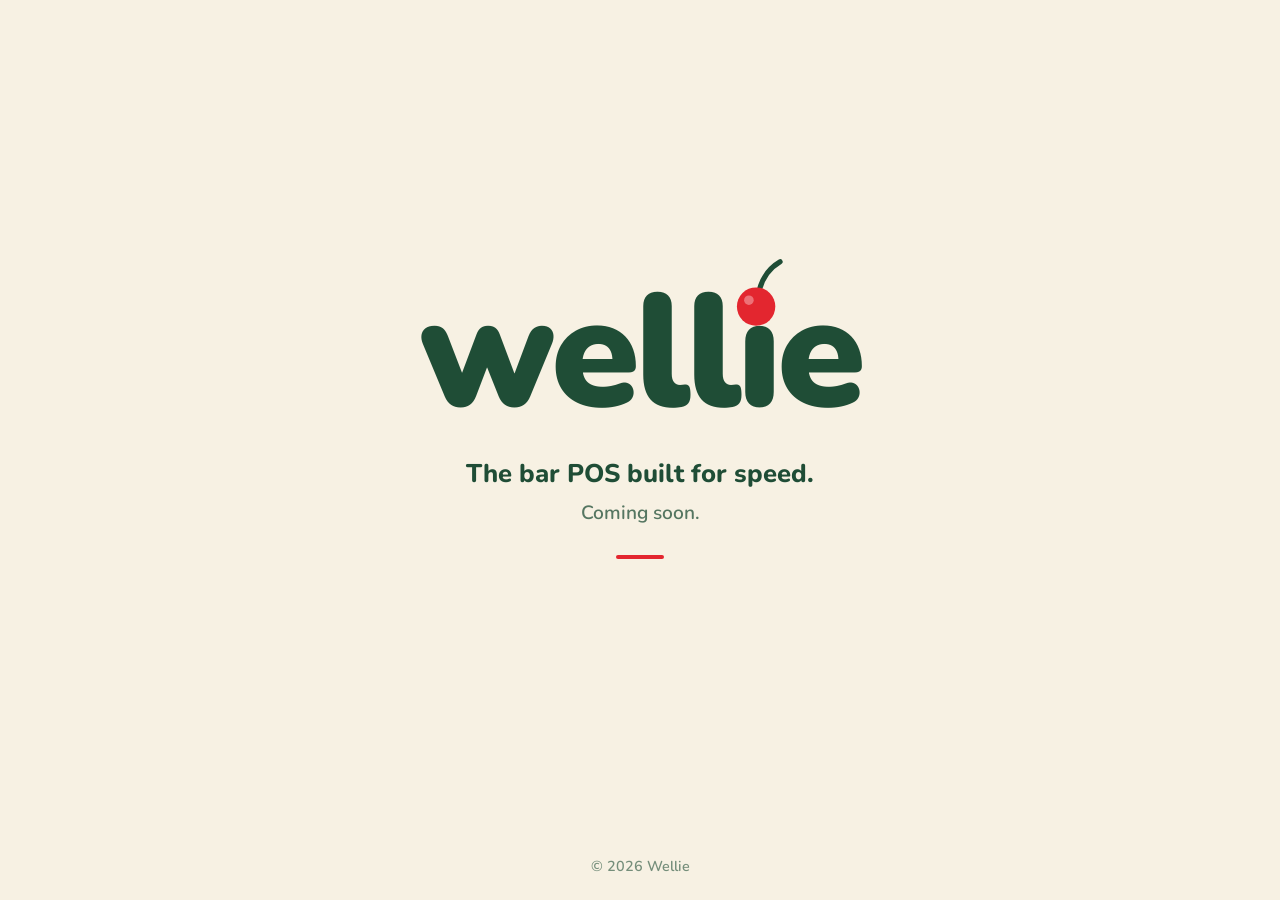
==== index.html @ c7c7ddba "Wellie placeholder site" ====
<!doctype html>
<html lang="en">
<head>
<meta charset="utf-8">
<meta name="viewport" content="width=device-width, initial-scale=1">
<title>Wellie — The bar POS built for speed</title>
<meta name="description" content="Wellie is a fast iPad point-of-sale for hotel bars, restaurants, and nightlife. Coming soon.">
<meta name="theme-color" content="#F7F1E3">
<link rel="icon" href="favicon.svg" type="image/svg+xml">
<style>
@font-face{font-family:"Nunito";src:url("nunito.woff2") format("woff2");font-weight:200 1000;font-display:swap}
:root{--green:#1F4D36;--cherry:#E3262F;--cream:#F7F1E3}
*{box-sizing:border-box;margin:0;padding:0}
html,body{height:100%}
body{background:var(--cream);color:var(--green);font-family:"Nunito",ui-rounded,"SF Pro Rounded","Quicksand",system-ui,-apple-system,"Segoe UI",sans-serif;display:flex;flex-direction:column;min-height:100vh;min-height:100dvh;-webkit-font-smoothing:antialiased}
main{flex:1;display:flex;flex-direction:column;align-items:center;justify-content:center;text-align:center;padding:2rem 1.5rem}
h1{font-weight:900;font-size:clamp(4.5rem,18vw,10rem);line-height:1;letter-spacing:-.03em}
.i{position:relative;display:inline-block}
.cherry{position:absolute;left:50%;top:-.1em;width:.36em;height:.46em;transform:translateX(-46%);overflow:visible}
.tag{margin-top:1.4rem;font-size:clamp(1.15rem,3.6vw,1.6rem);font-weight:800}
.soon{margin-top:.6rem;font-size:clamp(1rem,3vw,1.2rem);font-weight:600;opacity:.75}
.rule{width:3rem;height:4px;border-radius:2px;background:var(--cherry);margin:1.8rem auto 0}
footer{text-align:center;padding:1.5rem;font-size:.9rem;font-weight:600;opacity:.6}
.sr{position:absolute;width:1px;height:1px;overflow:hidden;clip:rect(0 0 0 0)}
</style>
</head>
<body>
<main>
  <h1><span class="sr">wellie</span><span aria-hidden="true">well<span class="i">ı<svg class="cherry" viewBox="0 0 36 46" aria-hidden="true"><path d="M17 26 Q19 10 31 3" fill="none" stroke="#1F4D36" stroke-width="3.2" stroke-linecap="round"/><circle cx="16" cy="31" r="12" fill="#E3262F"/><circle cx="11.5" cy="27" r="3" fill="#fff" opacity=".35"/></svg></span>e</span></h1>
  <p class="tag">The bar POS built for speed.</p>
  <p class="soon">Coming soon.</p>
  <div class="rule"></div>
</main>
<footer>© 2026 Wellie</footer>
</body>
</html>
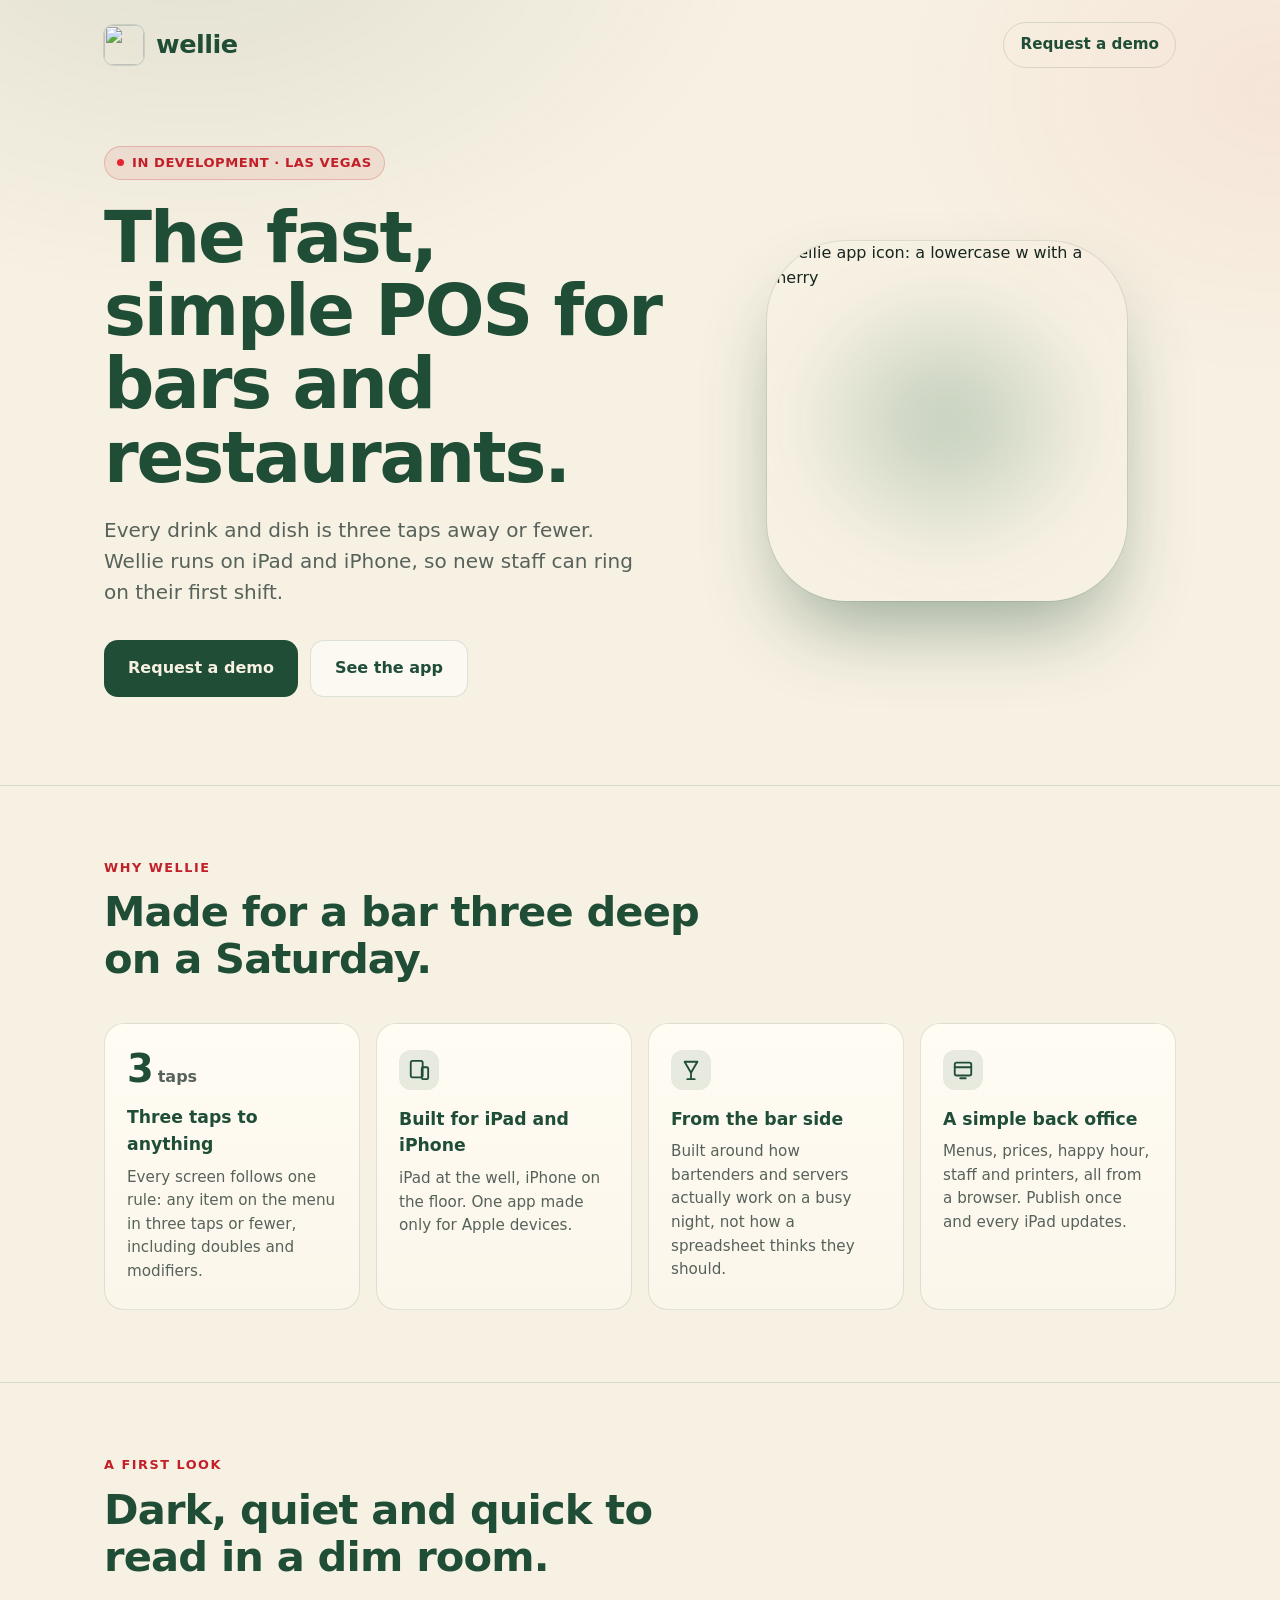
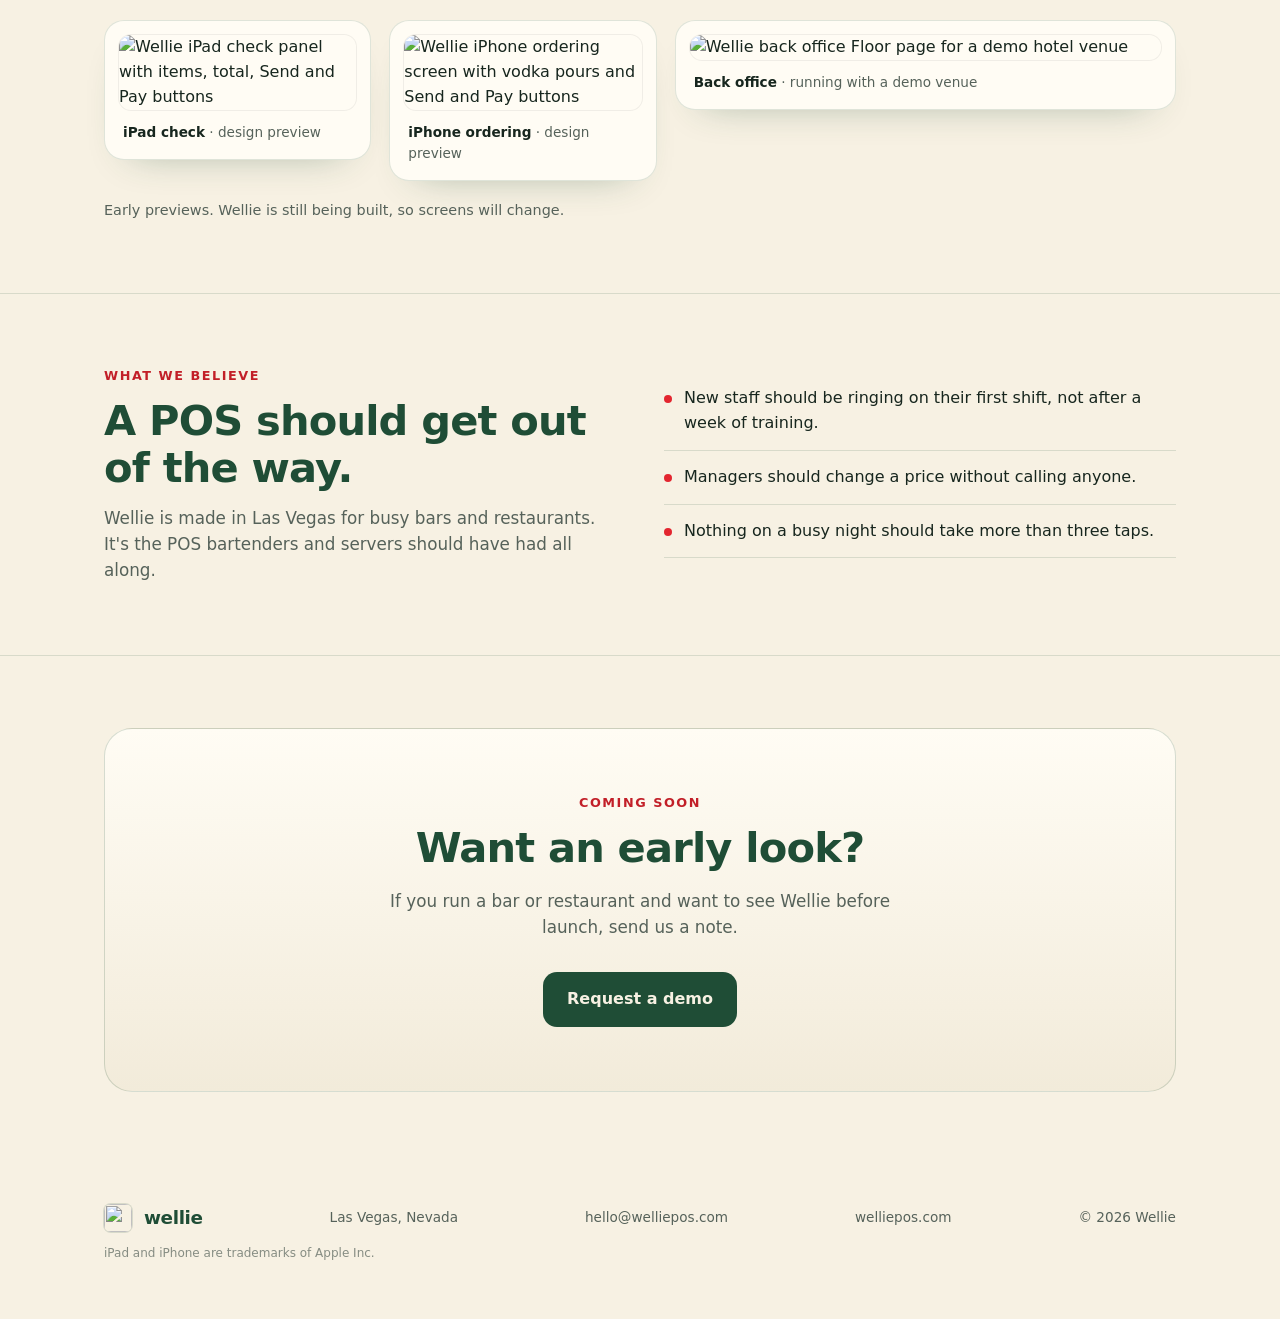
==== commit 28648e08: "Update landing page" ====
--- a/index.html
+++ b/index.html
@@ -2,35 +2,283 @@
 <html lang="en">
 <head>
 <meta charset="utf-8">
-<meta name="viewport" content="width=device-width, initial-scale=1">
-<title>Wellie — The bar POS built for speed</title>
-<meta name="description" content="Wellie is a fast iPad point-of-sale for hotel bars, restaurants, and nightlife. Coming soon.">
-<meta name="theme-color" content="#F7F1E3">
-<link rel="icon" href="favicon.svg" type="image/svg+xml">
+<meta name="viewport" content="width=device-width, initial-scale=1, viewport-fit=cover">
+<title>Wellie · The fast, simple POS for bars and restaurants</title>
+<meta name="description" content="Wellie is a point-of-sale app for bars and restaurants, built for iPad and iPhone. Any item in three taps or fewer. In development in Las Vegas.">
+<meta name="color-scheme" content="light dark">
+<meta name="theme-color" content="#0B0D0C" media="(prefers-color-scheme: dark)">
+<meta name="theme-color" content="#F7F1E3" media="(prefers-color-scheme: light)">
+<meta property="og:title" content="Wellie · The fast, simple POS for bars and restaurants">
+<meta property="og:description" content="Built for iPad and iPhone. Any item in three taps or fewer. In development in Las Vegas.">
+<link rel="canonical" href="https://welliepos.com/">
+<meta property="og:url" content="https://welliepos.com/">
+<meta property="og:type" content="website">
+<meta property="og:image" content="https://welliepos.com/assets/og.png">
+<meta name="twitter:card" content="summary_large_image">
+<link rel="icon" href="assets/favicon-64.png" type="image/png">
+<link rel="apple-touch-icon" href="assets/apple-touch-icon.png">
 <style>
-@font-face{font-family:"Nunito";src:url("nunito.woff2") format("woff2");font-weight:200 1000;font-display:swap}
-:root{--green:#1F4D36;--cherry:#E3262F;--cream:#F7F1E3}
+@font-face{font-family:"Nunito";src:url("assets/nunito.woff2") format("woff2");font-weight:200 1000;font-display:swap}
+@property --bg{syntax:"<color>";inherits:true;initial-value:transparent}
+@property --s1{syntax:"<color>";inherits:true;initial-value:transparent}
+@property --s2{syntax:"<color>";inherits:true;initial-value:transparent}
+@property --line{syntax:"<color>";inherits:true;initial-value:transparent}
+@property --text{syntax:"<color>";inherits:true;initial-value:transparent}
+@property --muted{syntax:"<color>";inherits:true;initial-value:transparent}
+@property --heading{syntax:"<color>";inherits:true;initial-value:transparent}
+@property --accent{syntax:"<color>";inherits:true;initial-value:transparent}
+@property --btn-bg{syntax:"<color>";inherits:true;initial-value:transparent}
+@property --btn-fg{syntax:"<color>";inherits:true;initial-value:transparent}
+@property --btn-hover{syntax:"<color>";inherits:true;initial-value:transparent}
+@property --ghost-bg{syntax:"<color>";inherits:true;initial-value:transparent}
+@property --card-end{syntax:"<color>";inherits:true;initial-value:transparent}
+@property --pill-bg{syntax:"<color>";inherits:true;initial-value:transparent}
+@property --pill-line{syntax:"<color>";inherits:true;initial-value:transparent}
+@property --glyph-bg{syntax:"<color>";inherits:true;initial-value:transparent}
+@property --glyph-fg{syntax:"<color>";inherits:true;initial-value:transparent}
+@property --glow1{syntax:"<color>";inherits:true;initial-value:transparent}
+@property --glow2{syntax:"<color>";inherits:true;initial-value:transparent}
+@property --art-glow{syntax:"<color>";inherits:true;initial-value:transparent}
+@property --demo-a{syntax:"<color>";inherits:true;initial-value:transparent}
+@property --demo-b{syntax:"<color>";inherits:true;initial-value:transparent}
+@property --demo-line{syntax:"<color>";inherits:true;initial-value:transparent}
+@property --icon-sh{syntax:"<color>";inherits:true;initial-value:transparent}
+@property --icon-ring{syntax:"<color>";inherits:true;initial-value:transparent}
+@property --shot-sh{syntax:"<color>";inherits:true;initial-value:transparent}
+:root{
+  color-scheme:dark;
+  --cream:#F7F1E3;--bottle:#1F4D36;--bottle2:#2E6E4E;--mint:#6FBF93;--cherry:#E3262F;
+  --bg:#0B0D0C;--s1:#131614;--s2:#1C201E;--line:rgba(255,255,255,.08);--text:#F2F1EC;--muted:#A3A6A4;--heading:#F7F1E3;--accent:#6FBF93;--btn-bg:#F7F1E3;--btn-fg:#14110E;--btn-hover:#FFFFFF;--ghost-bg:rgba(255,255,255,.02);--card-end:rgba(19,22,20,.6);--pill-bg:rgba(31,77,54,.35);--pill-line:rgba(111,191,147,.25);--glyph-bg:rgba(31,77,54,.5);--glyph-fg:#6FBF93;--glow1:rgba(31,77,54,.55);--glow2:rgba(227,38,47,.07);--art-glow:rgba(46,110,78,.6);--demo-a:rgba(31,77,54,.35);--demo-b:rgba(31,77,54,.08);--demo-line:rgba(111,191,147,.18);--icon-sh:rgba(0,0,0,.7);--icon-ring:rgba(255,255,255,.06);--shot-sh:rgba(0,0,0,0);
+  --icon-shadow:0 40px 80px -20px var(--icon-sh),0 0 0 1px var(--icon-ring);
+  --shot-shadow:0 18px 40px -28px var(--shot-sh);
+  --demo-bg:linear-gradient(180deg,var(--demo-a),var(--demo-b));
+  --round:"Nunito",ui-rounded,"SF Pro Rounded",system-ui,-apple-system,sans-serif;
+  --sans:-apple-system,BlinkMacSystemFont,"SF Pro Text","Inter","Segoe UI",system-ui,sans-serif;
+}
+@media (prefers-color-scheme:light){
+  /* Light page by default; "lights down" dims it to the dark theme near the screenshots (JS adds the class). */
+  :root{color-scheme:light;--bg:#F7F1E3;--s1:#FFFCF4;--s2:#EFE6D2;--line:rgba(31,77,54,.14);--text:#17261E;--muted:#56625A;--heading:#1F4D36;--accent:#C21F28;--btn-bg:#1F4D36;--btn-fg:#F7F1E3;--btn-hover:#2E6E4E;--ghost-bg:rgba(255,255,255,.55);--card-end:#FBF6EA;--pill-bg:rgba(194,31,40,.07);--pill-line:rgba(194,31,40,.22);--glyph-bg:rgba(31,77,54,.1);--glyph-fg:#1F4D36;--glow1:rgba(31,77,54,.10);--glow2:rgba(227,38,47,.06);--art-glow:rgba(46,110,78,.28);--demo-a:#FFFCF4;--demo-b:#F2EBDA;--demo-line:rgba(31,77,54,.18);--icon-sh:rgba(31,77,54,.45);--icon-ring:rgba(31,77,54,.10);--shot-sh:rgba(31,77,54,.45);}
+  html.lights-down{color-scheme:dark;--bg:#0B0D0C;--s1:#131614;--s2:#1C201E;--line:rgba(255,255,255,.08);--text:#F2F1EC;--muted:#A3A6A4;--heading:#F7F1E3;--accent:#6FBF93;--btn-bg:#F7F1E3;--btn-fg:#14110E;--btn-hover:#FFFFFF;--ghost-bg:rgba(255,255,255,.02);--card-end:rgba(19,22,20,.6);--pill-bg:rgba(31,77,54,.35);--pill-line:rgba(111,191,147,.25);--glyph-bg:rgba(31,77,54,.5);--glyph-fg:#6FBF93;--glow1:rgba(31,77,54,.55);--glow2:rgba(227,38,47,.07);--art-glow:rgba(46,110,78,.6);--demo-a:rgba(31,77,54,.35);--demo-b:rgba(31,77,54,.08);--demo-line:rgba(111,191,147,.18);--icon-sh:rgba(0,0,0,.7);--icon-ring:rgba(255,255,255,.06);--shot-sh:rgba(0,0,0,0);}
+  html.dim-ready{transition:--bg .85s cubic-bezier(.4,0,.2,1),--s1 .85s cubic-bezier(.4,0,.2,1),--s2 .85s cubic-bezier(.4,0,.2,1),--line .85s cubic-bezier(.4,0,.2,1),--text .85s cubic-bezier(.4,0,.2,1),--muted .85s cubic-bezier(.4,0,.2,1),--heading .85s cubic-bezier(.4,0,.2,1),--accent .85s cubic-bezier(.4,0,.2,1),--btn-bg .85s cubic-bezier(.4,0,.2,1),--btn-fg .85s cubic-bezier(.4,0,.2,1),--btn-hover .85s cubic-bezier(.4,0,.2,1),--ghost-bg .85s cubic-bezier(.4,0,.2,1),--card-end .85s cubic-bezier(.4,0,.2,1),--pill-bg .85s cubic-bezier(.4,0,.2,1),--pill-line .85s cubic-bezier(.4,0,.2,1),--glyph-bg .85s cubic-bezier(.4,0,.2,1),--glyph-fg .85s cubic-bezier(.4,0,.2,1),--glow1 .85s cubic-bezier(.4,0,.2,1),--glow2 .85s cubic-bezier(.4,0,.2,1),--art-glow .85s cubic-bezier(.4,0,.2,1),--demo-a .85s cubic-bezier(.4,0,.2,1),--demo-b .85s cubic-bezier(.4,0,.2,1),--demo-line .85s cubic-bezier(.4,0,.2,1),--icon-sh .85s cubic-bezier(.4,0,.2,1),--icon-ring .85s cubic-bezier(.4,0,.2,1),--shot-sh .85s cubic-bezier(.4,0,.2,1)}
+  body::after{content:"";position:fixed;inset:0;z-index:-1;pointer-events:none;opacity:0;transition:opacity 1.1s ease;
+    background:radial-gradient(48rem 26rem at 50% -6%,rgba(255,178,102,.08),transparent 70%),
+               radial-gradient(ellipse 120% 95% at 50% 45%,transparent 55%,rgba(0,0,0,.5))}
+  html.lights-down body::after{opacity:1}
+  figure img{box-shadow:0 0 0 1px rgba(0,0,0,.06)}
+}
+@media (prefers-color-scheme:light) and (prefers-reduced-motion:reduce){
+  html.dim-ready{transition:none}
+  body::after{transition:none}
+}
 *{box-sizing:border-box;margin:0;padding:0}
-html,body{height:100%}
-body{background:var(--cream);color:var(--green);font-family:"Nunito",ui-rounded,"SF Pro Rounded","Quicksand",system-ui,-apple-system,"Segoe UI",sans-serif;display:flex;flex-direction:column;min-height:100vh;min-height:100dvh;-webkit-font-smoothing:antialiased}
-main{flex:1;display:flex;flex-direction:column;align-items:center;justify-content:center;text-align:center;padding:2rem 1.5rem}
-h1{font-weight:900;font-size:clamp(4.5rem,18vw,10rem);line-height:1;letter-spacing:-.03em}
-.i{position:relative;display:inline-block}
-.cherry{position:absolute;left:50%;top:-.1em;width:.36em;height:.46em;transform:translateX(-46%);overflow:visible}
-.tag{margin-top:1.4rem;font-size:clamp(1.15rem,3.6vw,1.6rem);font-weight:800}
-.soon{margin-top:.6rem;font-size:clamp(1rem,3vw,1.2rem);font-weight:600;opacity:.75}
-.rule{width:3rem;height:4px;border-radius:2px;background:var(--cherry);margin:1.8rem auto 0}
-footer{text-align:center;padding:1.5rem;font-size:.9rem;font-weight:600;opacity:.6}
-.sr{position:absolute;width:1px;height:1px;overflow:hidden;clip:rect(0 0 0 0)}
+html{scroll-behavior:smooth}
+body{background:var(--bg);color:var(--text);font-family:var(--sans);line-height:1.55;-webkit-font-smoothing:antialiased;overflow-x:hidden}
+body::before{content:"";position:fixed;inset:0;z-index:-1;pointer-events:none;
+  background:radial-gradient(60rem 40rem at 15% -10%,var(--glow1),transparent 60%),
+             radial-gradient(40rem 30rem at 100% 10%,var(--glow2),transparent 60%)}
+a{color:inherit}
+.wrap{max-width:1120px;margin:0 auto;padding:0 24px}
+nav{display:flex;align-items:center;justify-content:space-between;padding:22px 0}
+.brand{display:flex;align-items:center;gap:12px;text-decoration:none}
+.brand img{width:40px;height:40px;border-radius:10px;box-shadow:0 0 0 1px var(--line)}
+.brand span{font-family:var(--round);font-weight:900;font-size:1.6rem;letter-spacing:-.02em;color:var(--heading)}
+.navlink{font-size:.95rem;font-weight:600;color:var(--heading);text-decoration:none;padding:10px 16px;border:1px solid var(--line);border-radius:999px;transition:background .2s}
+.navlink:hover{background:var(--s2)}
+.hero{display:grid;grid-template-columns:1.1fr .9fr;gap:56px;align-items:center;padding:56px 0 88px}
+.pill{display:inline-flex;align-items:center;gap:8px;font-size:.82rem;font-weight:600;letter-spacing:.04em;text-transform:uppercase;color:var(--accent);background:var(--pill-bg);border:1px solid var(--pill-line);padding:6px 12px;border-radius:999px}
+.pill i{width:7px;height:7px;border-radius:50%;background:var(--cherry);display:block}
+h1{font-family:var(--round);font-weight:900;font-size:clamp(2.6rem,6vw,4.4rem);line-height:1.04;letter-spacing:-.03em;color:var(--heading);margin:22px 0 20px}
+.lead{font-size:clamp(1.05rem,2.2vw,1.25rem);color:var(--muted);max-width:34rem}
+.ctas{display:flex;flex-wrap:wrap;gap:12px;margin-top:32px}
+.btn{display:inline-flex;align-items:center;gap:10px;font-weight:700;font-size:1rem;text-decoration:none;padding:15px 24px;border-radius:14px;transition:transform .15s,background .2s}
+.btn:active{transform:scale(.98)}
+.btn-primary{background:var(--btn-bg);color:var(--btn-fg)}
+.btn-primary:hover{background:var(--btn-hover)}
+.btn-ghost{color:var(--heading);border:1px solid var(--line);background:var(--ghost-bg)}
+.btn-ghost:hover{background:var(--s2)}
+.hero-art{position:relative;display:flex;justify-content:center}
+.hero-art .icon{width:min(360px,80%);aspect-ratio:1;border-radius:22%;box-shadow:var(--icon-shadow)}
+.hero-art::after{content:"";position:absolute;inset:10% 15%;z-index:-1;background:radial-gradient(closest-side,var(--art-glow),transparent);filter:blur(30px)}
+section{padding:72px 0;border-top:1px solid var(--line)}
+.eyebrow{font-size:.8rem;font-weight:700;letter-spacing:.12em;text-transform:uppercase;color:var(--accent);margin-bottom:12px}
+h2{font-family:var(--round);font-weight:800;font-size:clamp(1.8rem,4vw,2.6rem);letter-spacing:-.02em;color:var(--heading);line-height:1.12;max-width:40rem}
+.grid4{display:grid;grid-template-columns:repeat(4,1fr);gap:16px;margin-top:40px}
+.card{background:linear-gradient(180deg,var(--s1),var(--card-end));border:1px solid var(--line);border-radius:20px;padding:26px 22px}
+.num{font-family:var(--round);font-weight:900;font-size:2.4rem;line-height:1;color:var(--heading)}
+.num small{font-size:1rem;color:var(--muted);font-weight:700;margin-left:4px}
+.card h3{font-size:1.08rem;font-weight:700;color:var(--heading);margin:16px 0 8px}
+.card p{font-size:.95rem;color:var(--muted)}
+.glyph{width:40px;height:40px;border-radius:12px;background:var(--glyph-bg);display:grid;place-items:center;color:var(--glyph-fg)}
+.shots{display:grid;grid-template-columns:.8fr .8fr 1.5fr;gap:18px;margin-top:40px;align-items:start}
+figure{background:var(--s1);border:1px solid var(--line);border-radius:20px;padding:14px;overflow:hidden;box-shadow:var(--shot-shadow)}
+figure img{width:100%;height:auto;display:block;border-radius:12px}
+figcaption{font-size:.85rem;color:var(--muted);padding:12px 4px 2px}
+figcaption b{color:var(--text);font-weight:600}
+.note{font-size:.9rem;color:var(--muted);margin-top:18px}
+.story{display:grid;grid-template-columns:1fr 1fr;gap:48px;align-items:start}
+.story p{color:var(--muted);font-size:1.05rem;margin-top:14px}
+.story ul{list-style:none;margin-top:6px}
+.story li{display:flex;gap:12px;padding:14px 0;border-bottom:1px solid var(--line);color:var(--text)}
+.story li::before{content:"";flex:none;width:8px;height:8px;margin-top:9px;border-radius:50%;background:var(--cherry)}
+.demo{text-align:center;background:var(--demo-bg);border:1px solid var(--demo-line);border-radius:28px;padding:64px 24px}
+.demo h2{margin:0 auto}
+.demo p{color:var(--muted);max-width:32rem;margin:16px auto 0;font-size:1.05rem}
+.demo .ctas{justify-content:center}
+.story .eyebrow,.demo .eyebrow{color:var(--accent);font-size:.8rem;margin-top:0}
+.demo .eyebrow{margin:0 auto 12px}
+footer{padding:40px 0 56px;color:var(--muted);font-size:.85rem;display:flex;flex-wrap:wrap;gap:12px 24px;justify-content:space-between;align-items:center}
+footer .brand img{width:28px;height:28px;border-radius:7px}
+footer .brand span{font-size:1.15rem}
+footer a{text-decoration:none}
+footer a:hover{color:var(--heading)}
+.fine{width:100%;font-size:.75rem;opacity:.7}
+@media (max-width:960px){
+  .grid4{grid-template-columns:repeat(2,1fr)}
+  .shots{grid-template-columns:1fr 1fr}
+  .shots figure.wide{grid-column:1/-1}
+}
+@media (max-width:720px){
+  .hero{grid-template-columns:1fr;gap:36px;padding:28px 0 64px;text-align:left}
+  .hero-art{order:-1;justify-content:flex-start}
+  .hero-art .icon{width:132px}
+  .hero-art::after{inset:0 auto 0 0;width:132px}
+  .story{grid-template-columns:1fr;gap:20px}
+  section{padding:56px 0}
+  .navlink{display:none}
+}
+@media (max-width:520px){
+  .grid4{grid-template-columns:1fr}
+  .shots{grid-template-columns:1fr 1fr;gap:12px}
+  figure{padding:8px;border-radius:16px}
+  figcaption{font-size:.78rem}
+  .btn{width:100%;justify-content:center}
+  .demo{padding:44px 20px}
+}
+@media (prefers-reduced-motion:reduce){html{scroll-behavior:auto}}
 </style>
 </head>
 <body>
-<main>
-  <h1><span class="sr">wellie</span><span aria-hidden="true">well<span class="i">ı<svg class="cherry" viewBox="0 0 36 46" aria-hidden="true"><path d="M17 26 Q19 10 31 3" fill="none" stroke="#1F4D36" stroke-width="3.2" stroke-linecap="round"/><circle cx="16" cy="31" r="12" fill="#E3262F"/><circle cx="11.5" cy="27" r="3" fill="#fff" opacity=".35"/></svg></span>e</span></h1>
-  <p class="tag">The bar POS built for speed.</p>
-  <p class="soon">Coming soon.</p>
-  <div class="rule"></div>
-</main>
-<footer>© 2026 Wellie</footer>
+<div class="wrap">
+  <nav>
+    <a class="brand" href="#top" aria-label="Wellie home"><img src="assets/wellie-icon-512.png" alt=""><span>wellie</span></a>
+    <a class="navlink" href="#demo">Request a demo</a>
+  </nav>
+
+  <header class="hero" id="top">
+    <div>
+      <span class="pill"><i></i>In development · Las Vegas</span>
+      <h1>The fast, simple POS for bars and restaurants.</h1>
+      <p class="lead">Every drink and dish is three taps away or fewer. Wellie runs on iPad and iPhone, so new staff can ring on their first shift.</p>
+      <div class="ctas">
+        <a class="btn btn-primary" href="mailto:hello@welliepos.com?subject=Wellie%20demo">Request a demo</a>
+        <a class="btn btn-ghost" href="#look">See the app</a>
+      </div>
+    </div>
+    <div class="hero-art"><img class="icon" src="assets/wellie-icon-512.png" alt="Wellie app icon: a lowercase w with a cherry"></div>
+  </header>
+</div>
+
+<section id="why">
+  <div class="wrap">
+    <p class="eyebrow">Why Wellie</p>
+    <h2>Made for a bar three deep on a Saturday.</h2>
+    <div class="grid4">
+      <div class="card">
+        <div class="num">3<small>taps</small></div>
+        <h3>Three taps to anything</h3>
+        <p>Every screen follows one rule: any item on the menu in three taps or fewer, including doubles and modifiers.</p>
+      </div>
+      <div class="card">
+        <div class="glyph"><svg width="22" height="22" viewBox="0 0 24 24" fill="none" stroke="currentColor" stroke-width="2" stroke-linecap="round" stroke-linejoin="round"><rect x="3" y="2" width="13" height="18" rx="2"/><rect x="15" y="9" width="7" height="13" rx="1.5"/></svg></div>
+        <h3>Built for iPad and iPhone</h3>
+        <p>iPad at the well, iPhone on the floor. One app made only for Apple devices.</p>
+      </div>
+      <div class="card">
+        <div class="glyph"><svg width="22" height="22" viewBox="0 0 24 24" fill="none" stroke="currentColor" stroke-width="2" stroke-linecap="round" stroke-linejoin="round"><path d="M8 22h8M12 15v7M5 3h14l-7 12z"/></svg></div>
+        <h3>From the bar side</h3>
+        <p>Built around how bartenders and servers actually work on a busy night, not how a spreadsheet thinks they should.</p>
+      </div>
+      <div class="card">
+        <div class="glyph"><svg width="22" height="22" viewBox="0 0 24 24" fill="none" stroke="currentColor" stroke-width="2" stroke-linecap="round" stroke-linejoin="round"><rect x="3" y="4" width="18" height="14" rx="2"/><path d="M3 9h18M9 21h6"/></svg></div>
+        <h3>A simple back office</h3>
+        <p>Menus, prices, happy hour, staff and printers, all from a browser. Publish once and every iPad updates.</p>
+      </div>
+    </div>
+  </div>
+</section>
+
+<section id="look">
+  <div class="wrap">
+    <p class="eyebrow">A first look</p>
+    <h2>Dark, quiet and quick to read in a dim room.</h2>
+    <div class="shots">
+      <figure><img src="assets/design-ipad-check.png" alt="Wellie iPad check panel with items, total, Send and Pay buttons" loading="lazy"><figcaption><b>iPad check</b> · design preview</figcaption></figure>
+      <figure><img src="assets/design-iphone-order.png" alt="Wellie iPhone ordering screen with vodka pours and Send and Pay buttons" loading="lazy"><figcaption><b>iPhone ordering</b> · design preview</figcaption></figure>
+      <figure class="wide"><img src="assets/back-office-floor.png" alt="Wellie back office Floor page for a demo hotel venue" loading="lazy"><figcaption><b>Back office</b> · running with a demo venue</figcaption></figure>
+    </div>
+    <p class="note">Early previews. Wellie is still being built, so screens will change.</p>
+  </div>
+</section>
+
+<section id="story">
+  <div class="wrap story">
+    <div>
+      <p class="eyebrow">What we believe</p>
+      <h2>A POS should get out of the way.</h2>
+      <p>Wellie is made in Las Vegas for busy bars and restaurants. It's the POS bartenders and servers should have had all along.</p>
+    </div>
+    <ul>
+      <li>New staff should be ringing on their first shift, not after a week of training.</li>
+      <li>Managers should change a price without calling anyone.</li>
+      <li>Nothing on a busy night should take more than three taps.</li>
+    </ul>
+  </div>
+</section>
+
+<section id="demo">
+  <div class="wrap">
+    <div class="demo">
+      <p class="eyebrow">Coming soon</p>
+      <h2>Want an early look?</h2>
+      <p>If you run a bar or restaurant and want to see Wellie before launch, send us a note.</p>
+      <div class="ctas">
+        <a class="btn btn-primary" href="mailto:hello@welliepos.com?subject=Wellie%20demo">Request a demo</a>
+      </div>
+    </div>
+  </div>
+</section>
+
+<div class="wrap">
+  <footer>
+    <a class="brand" href="#top"><img src="assets/wellie-icon-512.png" alt=""><span>wellie</span></a>
+    <span>Las Vegas, Nevada</span>
+    <a href="mailto:hello@welliepos.com">hello@welliepos.com</a>
+    <a href="https://welliepos.com">welliepos.com</a>
+    <span>© 2026 Wellie</span>
+    <span class="fine">iPad and iPhone are trademarks of Apple Inc.</span>
+  </footer>
+</div>
+<script>
+(function(){
+  var mq=window.matchMedia&&matchMedia('(prefers-color-scheme: light)');
+  var look=document.getElementById('look'),root=document.documentElement;
+  if(!mq||!look)return;
+  var meta=document.querySelector('meta[name="theme-color"][media*="light"]'),dark=null,ticking=false;
+  function update(){
+    ticking=false;
+    // Dim once the screenshots section's top passes 60% of the viewport; stay dim below it.
+    var d=mq.matches&&look.getBoundingClientRect().top<innerHeight*.6;
+    if(d===dark)return;dark=d;
+    root.classList.toggle('lights-down',d);
+    if(meta)meta.setAttribute('content',d?'#0B0D0C':'#F7F1E3');
+  }
+  function onScroll(){if(!ticking){ticking=true;requestAnimationFrame(update)}}
+  addEventListener('scroll',onScroll,{passive:true});
+  addEventListener('resize',onScroll);
+  if(mq.addEventListener)mq.addEventListener('change',onScroll);
+  update();
+  requestAnimationFrame(function(){requestAnimationFrame(function(){root.classList.add('dim-ready')})});
+})();
+</script>
 </body>
 </html>
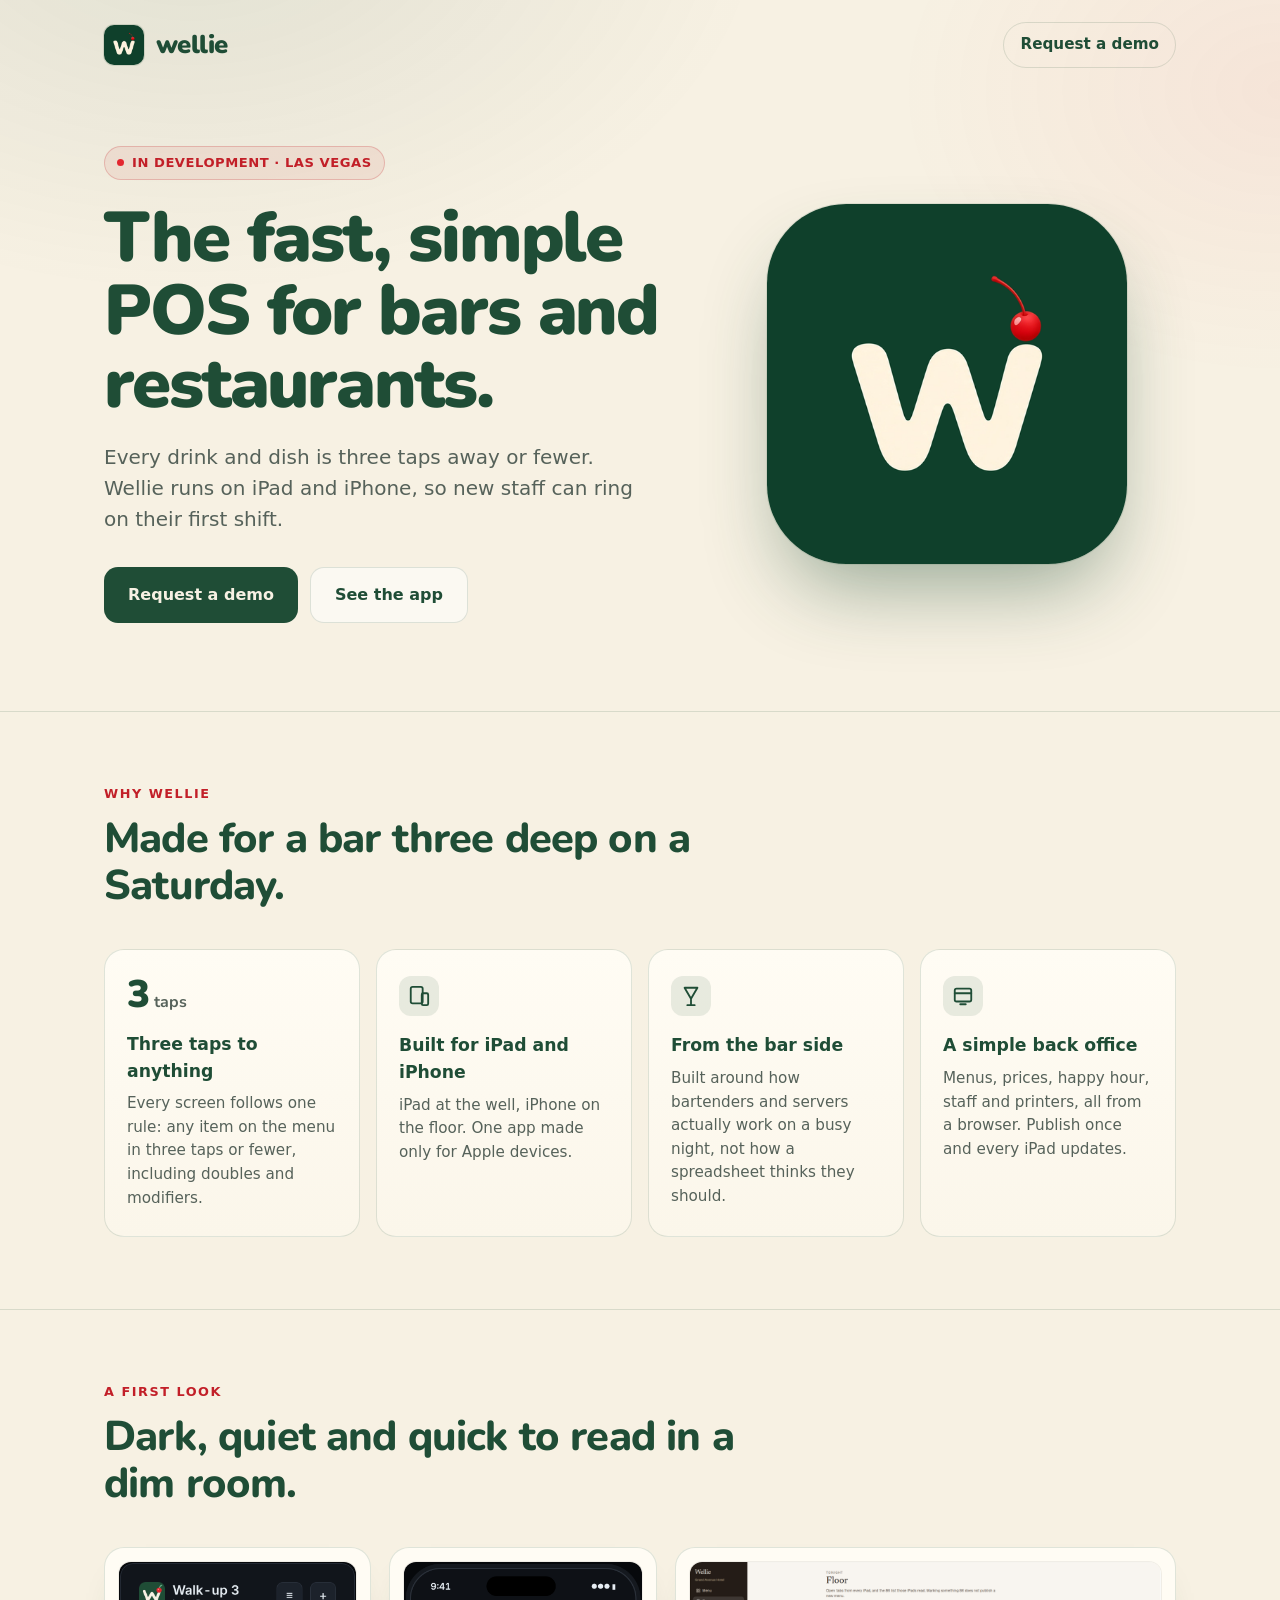
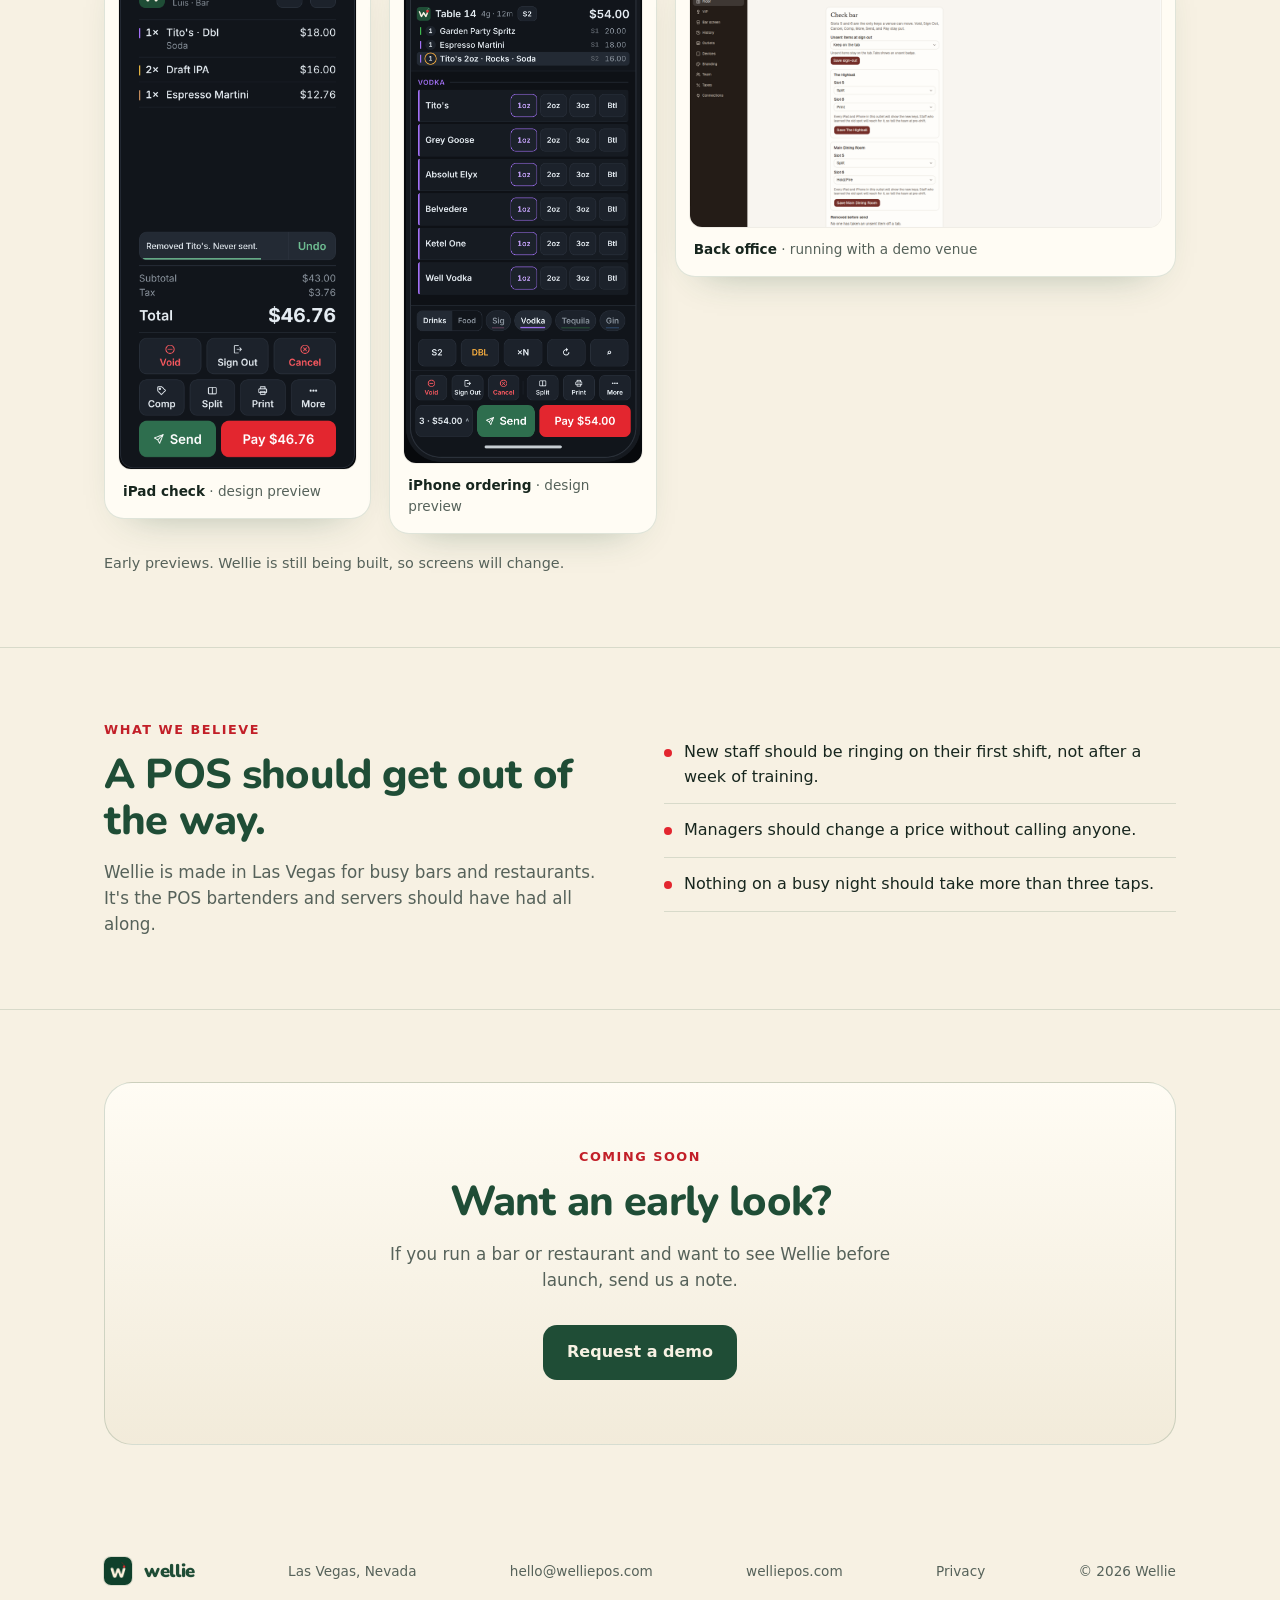
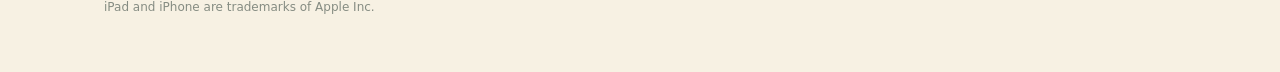
==== commit 9fe432a4: "Fit the landing page to short screens and add the missing public files The stacked hero put the demo" ====
--- a/index.html
+++ b/index.html
@@ -15,152 +15,15 @@
 <meta property="og:type" content="website">
 <meta property="og:image" content="https://welliepos.com/assets/og.png">
 <meta name="twitter:card" content="summary_large_image">
-<link rel="icon" href="assets/favicon-64.png" type="image/png">
-<link rel="apple-touch-icon" href="assets/apple-touch-icon.png">
-<style>
-@font-face{font-family:"Nunito";src:url("assets/nunito.woff2") format("woff2");font-weight:200 1000;font-display:swap}
-@property --bg{syntax:"<color>";inherits:true;initial-value:transparent}
-@property --s1{syntax:"<color>";inherits:true;initial-value:transparent}
-@property --s2{syntax:"<color>";inherits:true;initial-value:transparent}
-@property --line{syntax:"<color>";inherits:true;initial-value:transparent}
-@property --text{syntax:"<color>";inherits:true;initial-value:transparent}
-@property --muted{syntax:"<color>";inherits:true;initial-value:transparent}
-@property --heading{syntax:"<color>";inherits:true;initial-value:transparent}
-@property --accent{syntax:"<color>";inherits:true;initial-value:transparent}
-@property --btn-bg{syntax:"<color>";inherits:true;initial-value:transparent}
-@property --btn-fg{syntax:"<color>";inherits:true;initial-value:transparent}
-@property --btn-hover{syntax:"<color>";inherits:true;initial-value:transparent}
-@property --ghost-bg{syntax:"<color>";inherits:true;initial-value:transparent}
-@property --card-end{syntax:"<color>";inherits:true;initial-value:transparent}
-@property --pill-bg{syntax:"<color>";inherits:true;initial-value:transparent}
-@property --pill-line{syntax:"<color>";inherits:true;initial-value:transparent}
-@property --glyph-bg{syntax:"<color>";inherits:true;initial-value:transparent}
-@property --glyph-fg{syntax:"<color>";inherits:true;initial-value:transparent}
-@property --glow1{syntax:"<color>";inherits:true;initial-value:transparent}
-@property --glow2{syntax:"<color>";inherits:true;initial-value:transparent}
-@property --art-glow{syntax:"<color>";inherits:true;initial-value:transparent}
-@property --demo-a{syntax:"<color>";inherits:true;initial-value:transparent}
-@property --demo-b{syntax:"<color>";inherits:true;initial-value:transparent}
-@property --demo-line{syntax:"<color>";inherits:true;initial-value:transparent}
-@property --icon-sh{syntax:"<color>";inherits:true;initial-value:transparent}
-@property --icon-ring{syntax:"<color>";inherits:true;initial-value:transparent}
-@property --shot-sh{syntax:"<color>";inherits:true;initial-value:transparent}
-:root{
-  color-scheme:dark;
-  --cream:#F7F1E3;--bottle:#1F4D36;--bottle2:#2E6E4E;--mint:#6FBF93;--cherry:#E3262F;
-  --bg:#0B0D0C;--s1:#131614;--s2:#1C201E;--line:rgba(255,255,255,.08);--text:#F2F1EC;--muted:#A3A6A4;--heading:#F7F1E3;--accent:#6FBF93;--btn-bg:#F7F1E3;--btn-fg:#14110E;--btn-hover:#FFFFFF;--ghost-bg:rgba(255,255,255,.02);--card-end:rgba(19,22,20,.6);--pill-bg:rgba(31,77,54,.35);--pill-line:rgba(111,191,147,.25);--glyph-bg:rgba(31,77,54,.5);--glyph-fg:#6FBF93;--glow1:rgba(31,77,54,.55);--glow2:rgba(227,38,47,.07);--art-glow:rgba(46,110,78,.6);--demo-a:rgba(31,77,54,.35);--demo-b:rgba(31,77,54,.08);--demo-line:rgba(111,191,147,.18);--icon-sh:rgba(0,0,0,.7);--icon-ring:rgba(255,255,255,.06);--shot-sh:rgba(0,0,0,0);
-  --icon-shadow:0 40px 80px -20px var(--icon-sh),0 0 0 1px var(--icon-ring);
-  --shot-shadow:0 18px 40px -28px var(--shot-sh);
-  --demo-bg:linear-gradient(180deg,var(--demo-a),var(--demo-b));
-  --round:"Nunito",ui-rounded,"SF Pro Rounded",system-ui,-apple-system,sans-serif;
-  --sans:-apple-system,BlinkMacSystemFont,"SF Pro Text","Inter","Segoe UI",system-ui,sans-serif;
-}
-@media (prefers-color-scheme:light){
-  /* Light page by default; "lights down" dims it to the dark theme near the screenshots (JS adds the class). */
-  :root{color-scheme:light;--bg:#F7F1E3;--s1:#FFFCF4;--s2:#EFE6D2;--line:rgba(31,77,54,.14);--text:#17261E;--muted:#56625A;--heading:#1F4D36;--accent:#C21F28;--btn-bg:#1F4D36;--btn-fg:#F7F1E3;--btn-hover:#2E6E4E;--ghost-bg:rgba(255,255,255,.55);--card-end:#FBF6EA;--pill-bg:rgba(194,31,40,.07);--pill-line:rgba(194,31,40,.22);--glyph-bg:rgba(31,77,54,.1);--glyph-fg:#1F4D36;--glow1:rgba(31,77,54,.10);--glow2:rgba(227,38,47,.06);--art-glow:rgba(46,110,78,.28);--demo-a:#FFFCF4;--demo-b:#F2EBDA;--demo-line:rgba(31,77,54,.18);--icon-sh:rgba(31,77,54,.45);--icon-ring:rgba(31,77,54,.10);--shot-sh:rgba(31,77,54,.45);}
-  html.lights-down{color-scheme:dark;--bg:#0B0D0C;--s1:#131614;--s2:#1C201E;--line:rgba(255,255,255,.08);--text:#F2F1EC;--muted:#A3A6A4;--heading:#F7F1E3;--accent:#6FBF93;--btn-bg:#F7F1E3;--btn-fg:#14110E;--btn-hover:#FFFFFF;--ghost-bg:rgba(255,255,255,.02);--card-end:rgba(19,22,20,.6);--pill-bg:rgba(31,77,54,.35);--pill-line:rgba(111,191,147,.25);--glyph-bg:rgba(31,77,54,.5);--glyph-fg:#6FBF93;--glow1:rgba(31,77,54,.55);--glow2:rgba(227,38,47,.07);--art-glow:rgba(46,110,78,.6);--demo-a:rgba(31,77,54,.35);--demo-b:rgba(31,77,54,.08);--demo-line:rgba(111,191,147,.18);--icon-sh:rgba(0,0,0,.7);--icon-ring:rgba(255,255,255,.06);--shot-sh:rgba(0,0,0,0);}
-  html.dim-ready{transition:--bg .85s cubic-bezier(.4,0,.2,1),--s1 .85s cubic-bezier(.4,0,.2,1),--s2 .85s cubic-bezier(.4,0,.2,1),--line .85s cubic-bezier(.4,0,.2,1),--text .85s cubic-bezier(.4,0,.2,1),--muted .85s cubic-bezier(.4,0,.2,1),--heading .85s cubic-bezier(.4,0,.2,1),--accent .85s cubic-bezier(.4,0,.2,1),--btn-bg .85s cubic-bezier(.4,0,.2,1),--btn-fg .85s cubic-bezier(.4,0,.2,1),--btn-hover .85s cubic-bezier(.4,0,.2,1),--ghost-bg .85s cubic-bezier(.4,0,.2,1),--card-end .85s cubic-bezier(.4,0,.2,1),--pill-bg .85s cubic-bezier(.4,0,.2,1),--pill-line .85s cubic-bezier(.4,0,.2,1),--glyph-bg .85s cubic-bezier(.4,0,.2,1),--glyph-fg .85s cubic-bezier(.4,0,.2,1),--glow1 .85s cubic-bezier(.4,0,.2,1),--glow2 .85s cubic-bezier(.4,0,.2,1),--art-glow .85s cubic-bezier(.4,0,.2,1),--demo-a .85s cubic-bezier(.4,0,.2,1),--demo-b .85s cubic-bezier(.4,0,.2,1),--demo-line .85s cubic-bezier(.4,0,.2,1),--icon-sh .85s cubic-bezier(.4,0,.2,1),--icon-ring .85s cubic-bezier(.4,0,.2,1),--shot-sh .85s cubic-bezier(.4,0,.2,1)}
-  body::after{content:"";position:fixed;inset:0;z-index:-1;pointer-events:none;opacity:0;transition:opacity 1.1s ease;
-    background:radial-gradient(48rem 26rem at 50% -6%,rgba(255,178,102,.08),transparent 70%),
-               radial-gradient(ellipse 120% 95% at 50% 45%,transparent 55%,rgba(0,0,0,.5))}
-  html.lights-down body::after{opacity:1}
-  figure img{box-shadow:0 0 0 1px rgba(0,0,0,.06)}
-}
-@media (prefers-color-scheme:light) and (prefers-reduced-motion:reduce){
-  html.dim-ready{transition:none}
-  body::after{transition:none}
-}
-*{box-sizing:border-box;margin:0;padding:0}
-html{scroll-behavior:smooth}
-body{background:var(--bg);color:var(--text);font-family:var(--sans);line-height:1.55;-webkit-font-smoothing:antialiased;overflow-x:hidden}
-body::before{content:"";position:fixed;inset:0;z-index:-1;pointer-events:none;
-  background:radial-gradient(60rem 40rem at 15% -10%,var(--glow1),transparent 60%),
-             radial-gradient(40rem 30rem at 100% 10%,var(--glow2),transparent 60%)}
-a{color:inherit}
-.wrap{max-width:1120px;margin:0 auto;padding:0 24px}
-nav{display:flex;align-items:center;justify-content:space-between;padding:22px 0}
-.brand{display:flex;align-items:center;gap:12px;text-decoration:none}
-.brand img{width:40px;height:40px;border-radius:10px;box-shadow:0 0 0 1px var(--line)}
-.brand span{font-family:var(--round);font-weight:900;font-size:1.6rem;letter-spacing:-.02em;color:var(--heading)}
-.navlink{font-size:.95rem;font-weight:600;color:var(--heading);text-decoration:none;padding:10px 16px;border:1px solid var(--line);border-radius:999px;transition:background .2s}
-.navlink:hover{background:var(--s2)}
-.hero{display:grid;grid-template-columns:1.1fr .9fr;gap:56px;align-items:center;padding:56px 0 88px}
-.pill{display:inline-flex;align-items:center;gap:8px;font-size:.82rem;font-weight:600;letter-spacing:.04em;text-transform:uppercase;color:var(--accent);background:var(--pill-bg);border:1px solid var(--pill-line);padding:6px 12px;border-radius:999px}
-.pill i{width:7px;height:7px;border-radius:50%;background:var(--cherry);display:block}
-h1{font-family:var(--round);font-weight:900;font-size:clamp(2.6rem,6vw,4.4rem);line-height:1.04;letter-spacing:-.03em;color:var(--heading);margin:22px 0 20px}
-.lead{font-size:clamp(1.05rem,2.2vw,1.25rem);color:var(--muted);max-width:34rem}
-.ctas{display:flex;flex-wrap:wrap;gap:12px;margin-top:32px}
-.btn{display:inline-flex;align-items:center;gap:10px;font-weight:700;font-size:1rem;text-decoration:none;padding:15px 24px;border-radius:14px;transition:transform .15s,background .2s}
-.btn:active{transform:scale(.98)}
-.btn-primary{background:var(--btn-bg);color:var(--btn-fg)}
-.btn-primary:hover{background:var(--btn-hover)}
-.btn-ghost{color:var(--heading);border:1px solid var(--line);background:var(--ghost-bg)}
-.btn-ghost:hover{background:var(--s2)}
-.hero-art{position:relative;display:flex;justify-content:center}
-.hero-art .icon{width:min(360px,80%);aspect-ratio:1;border-radius:22%;box-shadow:var(--icon-shadow)}
-.hero-art::after{content:"";position:absolute;inset:10% 15%;z-index:-1;background:radial-gradient(closest-side,var(--art-glow),transparent);filter:blur(30px)}
-section{padding:72px 0;border-top:1px solid var(--line)}
-.eyebrow{font-size:.8rem;font-weight:700;letter-spacing:.12em;text-transform:uppercase;color:var(--accent);margin-bottom:12px}
-h2{font-family:var(--round);font-weight:800;font-size:clamp(1.8rem,4vw,2.6rem);letter-spacing:-.02em;color:var(--heading);line-height:1.12;max-width:40rem}
-.grid4{display:grid;grid-template-columns:repeat(4,1fr);gap:16px;margin-top:40px}
-.card{background:linear-gradient(180deg,var(--s1),var(--card-end));border:1px solid var(--line);border-radius:20px;padding:26px 22px}
-.num{font-family:var(--round);font-weight:900;font-size:2.4rem;line-height:1;color:var(--heading)}
-.num small{font-size:1rem;color:var(--muted);font-weight:700;margin-left:4px}
-.card h3{font-size:1.08rem;font-weight:700;color:var(--heading);margin:16px 0 8px}
-.card p{font-size:.95rem;color:var(--muted)}
-.glyph{width:40px;height:40px;border-radius:12px;background:var(--glyph-bg);display:grid;place-items:center;color:var(--glyph-fg)}
-.shots{display:grid;grid-template-columns:.8fr .8fr 1.5fr;gap:18px;margin-top:40px;align-items:start}
-figure{background:var(--s1);border:1px solid var(--line);border-radius:20px;padding:14px;overflow:hidden;box-shadow:var(--shot-shadow)}
-figure img{width:100%;height:auto;display:block;border-radius:12px}
-figcaption{font-size:.85rem;color:var(--muted);padding:12px 4px 2px}
-figcaption b{color:var(--text);font-weight:600}
-.note{font-size:.9rem;color:var(--muted);margin-top:18px}
-.story{display:grid;grid-template-columns:1fr 1fr;gap:48px;align-items:start}
-.story p{color:var(--muted);font-size:1.05rem;margin-top:14px}
-.story ul{list-style:none;margin-top:6px}
-.story li{display:flex;gap:12px;padding:14px 0;border-bottom:1px solid var(--line);color:var(--text)}
-.story li::before{content:"";flex:none;width:8px;height:8px;margin-top:9px;border-radius:50%;background:var(--cherry)}
-.demo{text-align:center;background:var(--demo-bg);border:1px solid var(--demo-line);border-radius:28px;padding:64px 24px}
-.demo h2{margin:0 auto}
-.demo p{color:var(--muted);max-width:32rem;margin:16px auto 0;font-size:1.05rem}
-.demo .ctas{justify-content:center}
-.story .eyebrow,.demo .eyebrow{color:var(--accent);font-size:.8rem;margin-top:0}
-.demo .eyebrow{margin:0 auto 12px}
-footer{padding:40px 0 56px;color:var(--muted);font-size:.85rem;display:flex;flex-wrap:wrap;gap:12px 24px;justify-content:space-between;align-items:center}
-footer .brand img{width:28px;height:28px;border-radius:7px}
-footer .brand span{font-size:1.15rem}
-footer a{text-decoration:none}
-footer a:hover{color:var(--heading)}
-.fine{width:100%;font-size:.75rem;opacity:.7}
-@media (max-width:960px){
-  .grid4{grid-template-columns:repeat(2,1fr)}
-  .shots{grid-template-columns:1fr 1fr}
-  .shots figure.wide{grid-column:1/-1}
-}
-@media (max-width:720px){
-  .hero{grid-template-columns:1fr;gap:36px;padding:28px 0 64px;text-align:left}
-  .hero-art{order:-1;justify-content:flex-start}
-  .hero-art .icon{width:132px}
-  .hero-art::after{inset:0 auto 0 0;width:132px}
-  .story{grid-template-columns:1fr;gap:20px}
-  section{padding:56px 0}
-  .navlink{display:none}
-}
-@media (max-width:520px){
-  .grid4{grid-template-columns:1fr}
-  .shots{grid-template-columns:1fr 1fr;gap:12px}
-  figure{padding:8px;border-radius:16px}
-  figcaption{font-size:.78rem}
-  .btn{width:100%;justify-content:center}
-  .demo{padding:44px 20px}
-}
-@media (prefers-reduced-motion:reduce){html{scroll-behavior:auto}}
-</style>
+<link rel="icon" href="/assets/favicon-64.png" type="image/png">
+<link rel="apple-touch-icon" href="/assets/apple-touch-icon.png">
+<link rel="stylesheet" href="/styles.css">
+
 </head>
 <body>
 <div class="wrap">
   <nav>
-    <a class="brand" href="#top" aria-label="Wellie home"><img src="assets/wellie-icon-512.png" alt=""><span>wellie</span></a>
+    <a class="brand" href="#top" aria-label="Wellie home"><img src="/assets/wellie-icon-512.png" width="512" height="512" alt=""><span>wellie</span></a>
     <a class="navlink" href="#demo">Request a demo</a>
   </nav>
 
@@ -174,7 +37,7 @@
         <a class="btn btn-ghost" href="#look">See the app</a>
       </div>
     </div>
-    <div class="hero-art"><img class="icon" src="assets/wellie-icon-512.png" alt="Wellie app icon: a lowercase w with a cherry"></div>
+    <div class="hero-art"><img class="icon" src="/assets/wellie-icon-512.png" width="512" height="512" alt="Wellie app icon: a lowercase w with a cherry"></div>
   </header>
 </div>
 
@@ -212,9 +75,9 @@
     <p class="eyebrow">A first look</p>
     <h2>Dark, quiet and quick to read in a dim room.</h2>
     <div class="shots">
-      <figure><img src="assets/design-ipad-check.png" alt="Wellie iPad check panel with items, total, Send and Pay buttons" loading="lazy"><figcaption><b>iPad check</b> · design preview</figcaption></figure>
-      <figure><img src="assets/design-iphone-order.png" alt="Wellie iPhone ordering screen with vodka pours and Send and Pay buttons" loading="lazy"><figcaption><b>iPhone ordering</b> · design preview</figcaption></figure>
-      <figure class="wide"><img src="assets/back-office-floor.png" alt="Wellie back office Floor page for a demo hotel venue" loading="lazy"><figcaption><b>Back office</b> · running with a demo venue</figcaption></figure>
+      <figure><img src="/assets/design-ipad-check.png" width="734" height="1567" alt="Wellie iPad check panel with items, total, Send and Pay buttons" loading="lazy"><figcaption><b>iPad check</b> · design preview</figcaption></figure>
+      <figure><img src="/assets/design-iphone-order.png" width="825" height="1742" alt="Wellie iPhone ordering screen with vodka pours and Send and Pay buttons" loading="lazy"><figcaption><b>iPhone ordering</b> · design preview</figcaption></figure>
+      <figure class="wide"><img src="/assets/back-office-floor.png" width="1182" height="664" alt="Wellie back office Floor page for a demo hotel venue" loading="lazy"><figcaption><b>Back office</b> · running with a demo venue</figcaption></figure>
     </div>
     <p class="note">Early previews. Wellie is still being built, so screens will change.</p>
   </div>
@@ -250,10 +113,11 @@
 
 <div class="wrap">
   <footer>
-    <a class="brand" href="#top"><img src="assets/wellie-icon-512.png" alt=""><span>wellie</span></a>
+    <a class="brand" href="#top"><img src="/assets/wellie-icon-512.png" width="512" height="512" alt=""><span>wellie</span></a>
     <span>Las Vegas, Nevada</span>
     <a href="mailto:hello@welliepos.com">hello@welliepos.com</a>
     <a href="https://welliepos.com">welliepos.com</a>
+    <a href="/privacy/">Privacy</a>
     <span>© 2026 Wellie</span>
     <span class="fine">iPad and iPhone are trademarks of Apple Inc.</span>
   </footer>
--- a/styles.css
+++ b/styles.css
@@ -0,0 +1,178 @@
+
+@font-face{font-family:"Nunito";src:url("/assets/nunito.woff2") format("woff2");font-weight:200 1000;font-display:swap}
+@property --bg{syntax:"<color>";inherits:true;initial-value:transparent}
+@property --s1{syntax:"<color>";inherits:true;initial-value:transparent}
+@property --s2{syntax:"<color>";inherits:true;initial-value:transparent}
+@property --line{syntax:"<color>";inherits:true;initial-value:transparent}
+@property --text{syntax:"<color>";inherits:true;initial-value:transparent}
+@property --muted{syntax:"<color>";inherits:true;initial-value:transparent}
+@property --heading{syntax:"<color>";inherits:true;initial-value:transparent}
+@property --accent{syntax:"<color>";inherits:true;initial-value:transparent}
+@property --btn-bg{syntax:"<color>";inherits:true;initial-value:transparent}
+@property --btn-fg{syntax:"<color>";inherits:true;initial-value:transparent}
+@property --btn-hover{syntax:"<color>";inherits:true;initial-value:transparent}
+@property --ghost-bg{syntax:"<color>";inherits:true;initial-value:transparent}
+@property --card-end{syntax:"<color>";inherits:true;initial-value:transparent}
+@property --pill-bg{syntax:"<color>";inherits:true;initial-value:transparent}
+@property --pill-line{syntax:"<color>";inherits:true;initial-value:transparent}
+@property --glyph-bg{syntax:"<color>";inherits:true;initial-value:transparent}
+@property --glyph-fg{syntax:"<color>";inherits:true;initial-value:transparent}
+@property --glow1{syntax:"<color>";inherits:true;initial-value:transparent}
+@property --glow2{syntax:"<color>";inherits:true;initial-value:transparent}
+@property --art-glow{syntax:"<color>";inherits:true;initial-value:transparent}
+@property --demo-a{syntax:"<color>";inherits:true;initial-value:transparent}
+@property --demo-b{syntax:"<color>";inherits:true;initial-value:transparent}
+@property --demo-line{syntax:"<color>";inherits:true;initial-value:transparent}
+@property --icon-sh{syntax:"<color>";inherits:true;initial-value:transparent}
+@property --icon-ring{syntax:"<color>";inherits:true;initial-value:transparent}
+@property --shot-sh{syntax:"<color>";inherits:true;initial-value:transparent}
+:root{
+  color-scheme:dark;
+  --cream:#F7F1E3;--bottle:#1F4D36;--bottle2:#2E6E4E;--mint:#6FBF93;--cherry:#E3262F;
+  --bg:#0B0D0C;--s1:#131614;--s2:#1C201E;--line:rgba(255,255,255,.08);--text:#F2F1EC;--muted:#A3A6A4;--heading:#F7F1E3;--accent:#6FBF93;--btn-bg:#F7F1E3;--btn-fg:#14110E;--btn-hover:#FFFFFF;--ghost-bg:rgba(255,255,255,.02);--card-end:rgba(19,22,20,.6);--pill-bg:rgba(31,77,54,.35);--pill-line:rgba(111,191,147,.25);--glyph-bg:rgba(31,77,54,.5);--glyph-fg:#6FBF93;--glow1:rgba(31,77,54,.55);--glow2:rgba(227,38,47,.07);--art-glow:rgba(46,110,78,.6);--demo-a:rgba(31,77,54,.35);--demo-b:rgba(31,77,54,.08);--demo-line:rgba(111,191,147,.18);--icon-sh:rgba(0,0,0,.7);--icon-ring:rgba(255,255,255,.06);--shot-sh:rgba(0,0,0,0);
+  --icon-shadow:0 40px 80px -20px var(--icon-sh),0 0 0 1px var(--icon-ring);
+  --shot-shadow:0 18px 40px -28px var(--shot-sh);
+  --demo-bg:linear-gradient(180deg,var(--demo-a),var(--demo-b));
+  --round:"Nunito",ui-rounded,"SF Pro Rounded",system-ui,-apple-system,sans-serif;
+  --sans:-apple-system,BlinkMacSystemFont,"SF Pro Text","Inter","Segoe UI",system-ui,sans-serif;
+}
+@media (prefers-color-scheme:light){
+  /* Light page by default; "lights down" dims it to the dark theme near the screenshots (JS adds the class). */
+  :root{color-scheme:light;--bg:#F7F1E3;--s1:#FFFCF4;--s2:#EFE6D2;--line:rgba(31,77,54,.14);--text:#17261E;--muted:#56625A;--heading:#1F4D36;--accent:#C21F28;--btn-bg:#1F4D36;--btn-fg:#F7F1E3;--btn-hover:#2E6E4E;--ghost-bg:rgba(255,255,255,.55);--card-end:#FBF6EA;--pill-bg:rgba(194,31,40,.07);--pill-line:rgba(194,31,40,.22);--glyph-bg:rgba(31,77,54,.1);--glyph-fg:#1F4D36;--glow1:rgba(31,77,54,.10);--glow2:rgba(227,38,47,.06);--art-glow:rgba(46,110,78,.28);--demo-a:#FFFCF4;--demo-b:#F2EBDA;--demo-line:rgba(31,77,54,.18);--icon-sh:rgba(31,77,54,.45);--icon-ring:rgba(31,77,54,.10);--shot-sh:rgba(31,77,54,.45);}
+  html.lights-down{color-scheme:dark;--bg:#0B0D0C;--s1:#131614;--s2:#1C201E;--line:rgba(255,255,255,.08);--text:#F2F1EC;--muted:#A3A6A4;--heading:#F7F1E3;--accent:#6FBF93;--btn-bg:#F7F1E3;--btn-fg:#14110E;--btn-hover:#FFFFFF;--ghost-bg:rgba(255,255,255,.02);--card-end:rgba(19,22,20,.6);--pill-bg:rgba(31,77,54,.35);--pill-line:rgba(111,191,147,.25);--glyph-bg:rgba(31,77,54,.5);--glyph-fg:#6FBF93;--glow1:rgba(31,77,54,.55);--glow2:rgba(227,38,47,.07);--art-glow:rgba(46,110,78,.6);--demo-a:rgba(31,77,54,.35);--demo-b:rgba(31,77,54,.08);--demo-line:rgba(111,191,147,.18);--icon-sh:rgba(0,0,0,.7);--icon-ring:rgba(255,255,255,.06);--shot-sh:rgba(0,0,0,0);}
+  html.dim-ready{transition:--bg .85s cubic-bezier(.4,0,.2,1),--s1 .85s cubic-bezier(.4,0,.2,1),--s2 .85s cubic-bezier(.4,0,.2,1),--line .85s cubic-bezier(.4,0,.2,1),--text .85s cubic-bezier(.4,0,.2,1),--muted .85s cubic-bezier(.4,0,.2,1),--heading .85s cubic-bezier(.4,0,.2,1),--accent .85s cubic-bezier(.4,0,.2,1),--btn-bg .85s cubic-bezier(.4,0,.2,1),--btn-fg .85s cubic-bezier(.4,0,.2,1),--btn-hover .85s cubic-bezier(.4,0,.2,1),--ghost-bg .85s cubic-bezier(.4,0,.2,1),--card-end .85s cubic-bezier(.4,0,.2,1),--pill-bg .85s cubic-bezier(.4,0,.2,1),--pill-line .85s cubic-bezier(.4,0,.2,1),--glyph-bg .85s cubic-bezier(.4,0,.2,1),--glyph-fg .85s cubic-bezier(.4,0,.2,1),--glow1 .85s cubic-bezier(.4,0,.2,1),--glow2 .85s cubic-bezier(.4,0,.2,1),--art-glow .85s cubic-bezier(.4,0,.2,1),--demo-a .85s cubic-bezier(.4,0,.2,1),--demo-b .85s cubic-bezier(.4,0,.2,1),--demo-line .85s cubic-bezier(.4,0,.2,1),--icon-sh .85s cubic-bezier(.4,0,.2,1),--icon-ring .85s cubic-bezier(.4,0,.2,1),--shot-sh .85s cubic-bezier(.4,0,.2,1)}
+  body::after{content:"";position:fixed;inset:0;z-index:-1;pointer-events:none;opacity:0;transition:opacity 1.1s ease;
+    background:radial-gradient(48rem 26rem at 50% -6%,rgba(255,178,102,.08),transparent 70%),
+               radial-gradient(ellipse 120% 95% at 50% 45%,transparent 55%,rgba(0,0,0,.5))}
+  html.lights-down body::after{opacity:1}
+  figure img{box-shadow:0 0 0 1px rgba(0,0,0,.06)}
+}
+@media (prefers-color-scheme:light) and (prefers-reduced-motion:reduce){
+  html.dim-ready{transition:none}
+  body::after{transition:none}
+}
+*{box-sizing:border-box;margin:0;padding:0}
+img{max-width:100%;height:auto}
+html{scroll-behavior:smooth}
+body{background:var(--bg);color:var(--text);font-family:var(--sans);line-height:1.55;-webkit-font-smoothing:antialiased;overflow-wrap:break-word}
+body::before{content:"";position:fixed;inset:0;z-index:-1;pointer-events:none;
+  background:radial-gradient(60rem 40rem at 15% -10%,var(--glow1),transparent 60%),
+             radial-gradient(40rem 30rem at 100% 10%,var(--glow2),transparent 60%)}
+a{color:inherit}
+.wrap{max-width:1120px;margin:0 auto;padding-left:max(24px, env(safe-area-inset-left, 0px));padding-right:max(24px, env(safe-area-inset-right, 0px))}
+nav{display:flex;align-items:center;justify-content:space-between;gap:12px;padding:max(22px, calc(env(safe-area-inset-top, 0px) + 8px)) 0 22px}
+.brand{display:flex;align-items:center;gap:12px;text-decoration:none}
+.brand img{width:40px;height:40px;border-radius:10px;box-shadow:0 0 0 1px var(--line)}
+.brand span{font-family:var(--round);font-weight:900;font-size:1.6rem;letter-spacing:-.02em;color:var(--heading)}
+.navlink{font-size:.95rem;font-weight:600;color:var(--heading);text-decoration:none;padding:10px 16px;border:1px solid var(--line);border-radius:999px;transition:background .2s}
+.navlink:hover{background:var(--s2)}
+.hero{display:grid;grid-template-columns:minmax(0,1.1fr) minmax(0,.9fr);gap:56px;align-items:center;padding:56px 0 88px}
+.pill{display:inline-flex;align-items:center;gap:8px;font-size:.82rem;font-weight:600;letter-spacing:.04em;text-transform:uppercase;color:var(--accent);background:var(--pill-bg);border:1px solid var(--pill-line);padding:6px 12px;border-radius:999px}
+.pill i{width:7px;height:7px;border-radius:50%;background:var(--cherry);display:block}
+h1{font-family:var(--round);font-weight:900;font-size:clamp(2.6rem,6vw,4.4rem);line-height:1.04;letter-spacing:-.03em;color:var(--heading);margin:22px 0 20px}
+.lead{font-size:clamp(1.05rem,2.2vw,1.25rem);color:var(--muted);max-width:34rem}
+.ctas{display:flex;flex-wrap:wrap;gap:12px;margin-top:32px}
+.btn{display:inline-flex;align-items:center;gap:10px;font-weight:700;font-size:1rem;text-decoration:none;padding:15px 24px;border-radius:14px;transition:transform .15s,background .2s}
+.btn:active{transform:scale(.98)}
+.btn-primary{background:var(--btn-bg);color:var(--btn-fg)}
+.btn-primary:hover{background:var(--btn-hover)}
+.btn-ghost{color:var(--heading);border:1px solid var(--line);background:var(--ghost-bg)}
+.btn-ghost:hover{background:var(--s2)}
+.hero-art{position:relative;display:flex;justify-content:center}
+.hero-art .icon{width:min(360px,80%);height:auto;aspect-ratio:1;border-radius:22%;box-shadow:var(--icon-shadow)}
+.hero-art::after{content:"";position:absolute;inset:10% 15%;z-index:-1;background:radial-gradient(closest-side,var(--art-glow),transparent);filter:blur(30px)}
+section{padding:72px 0;border-top:1px solid var(--line)}
+.eyebrow{font-size:.8rem;font-weight:700;letter-spacing:.12em;text-transform:uppercase;color:var(--accent);margin-bottom:12px}
+h2{font-family:var(--round);font-weight:800;font-size:clamp(1.8rem,4vw,2.6rem);letter-spacing:-.02em;color:var(--heading);line-height:1.12;max-width:40rem}
+.grid4{display:grid;grid-template-columns:repeat(4,minmax(0,1fr));gap:16px;margin-top:40px}
+.card{background:linear-gradient(180deg,var(--s1),var(--card-end));border:1px solid var(--line);border-radius:20px;padding:26px 22px}
+.num{font-family:var(--round);font-weight:900;font-size:2.4rem;line-height:1;color:var(--heading)}
+.num small{font-size:1rem;color:var(--muted);font-weight:700;margin-left:4px}
+.card h3{font-size:1.08rem;font-weight:700;color:var(--heading);margin:16px 0 8px}
+.card p{font-size:.95rem;color:var(--muted)}
+.glyph{width:40px;height:40px;border-radius:12px;background:var(--glyph-bg);display:grid;place-items:center;color:var(--glyph-fg)}
+.shots{display:grid;grid-template-columns:minmax(0,.8fr) minmax(0,.8fr) minmax(0,1.5fr);gap:18px;margin-top:40px;align-items:start}
+figure{background:var(--s1);border:1px solid var(--line);border-radius:20px;padding:14px;overflow:hidden;box-shadow:var(--shot-shadow)}
+figure img{width:100%;height:auto;display:block;border-radius:12px}
+figcaption{font-size:.85rem;color:var(--muted);padding:12px 4px 2px}
+figcaption b{color:var(--text);font-weight:600}
+.note{font-size:.9rem;color:var(--muted);margin-top:18px}
+.story{display:grid;grid-template-columns:minmax(0,1fr) minmax(0,1fr);gap:48px;align-items:start}
+.story p{color:var(--muted);font-size:1.05rem;margin-top:14px}
+.story ul{list-style:none;margin-top:6px}
+.story li{display:flex;gap:12px;padding:14px 0;border-bottom:1px solid var(--line);color:var(--text)}
+.story li::before{content:"";flex:none;width:8px;height:8px;margin-top:9px;border-radius:50%;background:var(--cherry)}
+.demo{text-align:center;background:var(--demo-bg);border:1px solid var(--demo-line);border-radius:28px;padding:64px 24px}
+.demo h2{margin:0 auto}
+.demo p{color:var(--muted);max-width:32rem;margin:16px auto 0;font-size:1.05rem}
+.demo .ctas{justify-content:center}
+.story .eyebrow,.demo .eyebrow{color:var(--accent);font-size:.8rem;margin-top:0}
+.demo .eyebrow{margin:0 auto 12px}
+footer{padding:40px 0 calc(56px + env(safe-area-inset-bottom, 0px));color:var(--muted);font-size:.85rem;display:flex;flex-wrap:wrap;gap:12px 24px;justify-content:space-between;align-items:center}
+footer .brand img{width:28px;height:28px;border-radius:7px}
+footer .brand span{font-size:1.15rem}
+footer a{text-decoration:none}
+footer a:hover{color:var(--heading)}
+.fine{width:100%;font-size:.75rem;opacity:.7}
+@media (max-width:960px){
+  .grid4{grid-template-columns:repeat(2,minmax(0,1fr))}
+  .shots{grid-template-columns:minmax(0,1fr) minmax(0,1fr)}
+  .shots figure.wide{grid-column:1/-1}
+}
+@media (max-width:720px){
+  .hero{grid-template-columns:minmax(0,1fr);gap:36px;padding:28px 0 64px;text-align:left}
+  .hero-art{order:-1;justify-content:flex-start}
+  .hero-art .icon{width:132px}
+  .hero-art::after{inset:0 auto 0 0;width:132px}
+  .story{grid-template-columns:minmax(0,1fr);gap:20px}
+  section{padding:56px 0}
+}
+@media (max-width:520px){
+  .grid4{grid-template-columns:minmax(0,1fr)}
+  .shots{grid-template-columns:minmax(0,1fr) minmax(0,1fr);gap:12px}
+  figure{padding:8px;border-radius:16px}
+  figcaption{font-size:.78rem}
+  .btn{width:100%;justify-content:center}
+  .demo{padding:44px 20px}
+}
+@media (prefers-reduced-motion:reduce){html{scroll-behavior:auto}}
+
+.prose{max-width:40rem}
+.prose p,.prose li{color:var(--muted);font-size:1.05rem;margin-top:14px}
+.prose h2{font-size:clamp(1.35rem,3vw,1.7rem);margin-top:36px}
+.prose a:not(.btn){color:var(--heading)}
+.prose ul{margin:0;padding-left:1.2rem}
+/* Height, not a device name. A stacked hero hides the demo buttons once the first screen is shorter than about 640px. Under about 430px the copy sits beside a smaller icon so the buttons stay on that first screen. */
+@media (max-width:720px) and (max-height:640px){
+  nav{padding-top:max(12px, calc(env(safe-area-inset-top, 0px) + 8px));padding-bottom:12px}
+  .hero{gap:16px;padding:8px 0 28px}
+  .hero-art .icon{width:84px}
+  .hero-art::after{width:84px}
+  h1{margin:12px 0 10px}
+  .lead{font-size:1rem}
+  .ctas{margin-top:16px}
+  .btn{width:auto;padding:12px 16px}
+}
+@media (min-width:721px) and (max-height:660px){
+  .hero{padding:28px 0 36px;gap:32px}
+  h1{margin:14px 0 12px}
+}
+@media (max-height:430px){
+  nav{padding-top:max(8px, calc(env(safe-area-inset-top, 0px) + 4px));padding-bottom:8px}
+  .hero{grid-template-columns:minmax(0,1fr) auto;gap:16px;align-items:center;padding:4px 0 16px}
+  .hero-art{order:0;justify-content:flex-end}
+  .hero-art .icon{width:88px}
+  .hero-art::after{inset:auto;width:88px;height:88px}
+  h1{font-size:clamp(1.5rem,4vw,2rem);margin:8px 0 6px}
+  .lead{font-size:.95rem}
+  .ctas{margin-top:10px}
+  .btn{width:auto;padding:10px 14px}
+}
+@media (max-width:400px){
+  .brand span{font-size:1.35rem}
+  .navlink{padding:8px 10px;font-size:.85rem}
+}
+@media (max-width:340px) and (max-height:640px){
+  .ctas{gap:8px}
+  .btn{padding:10px 12px;font-size:.92rem}
+}
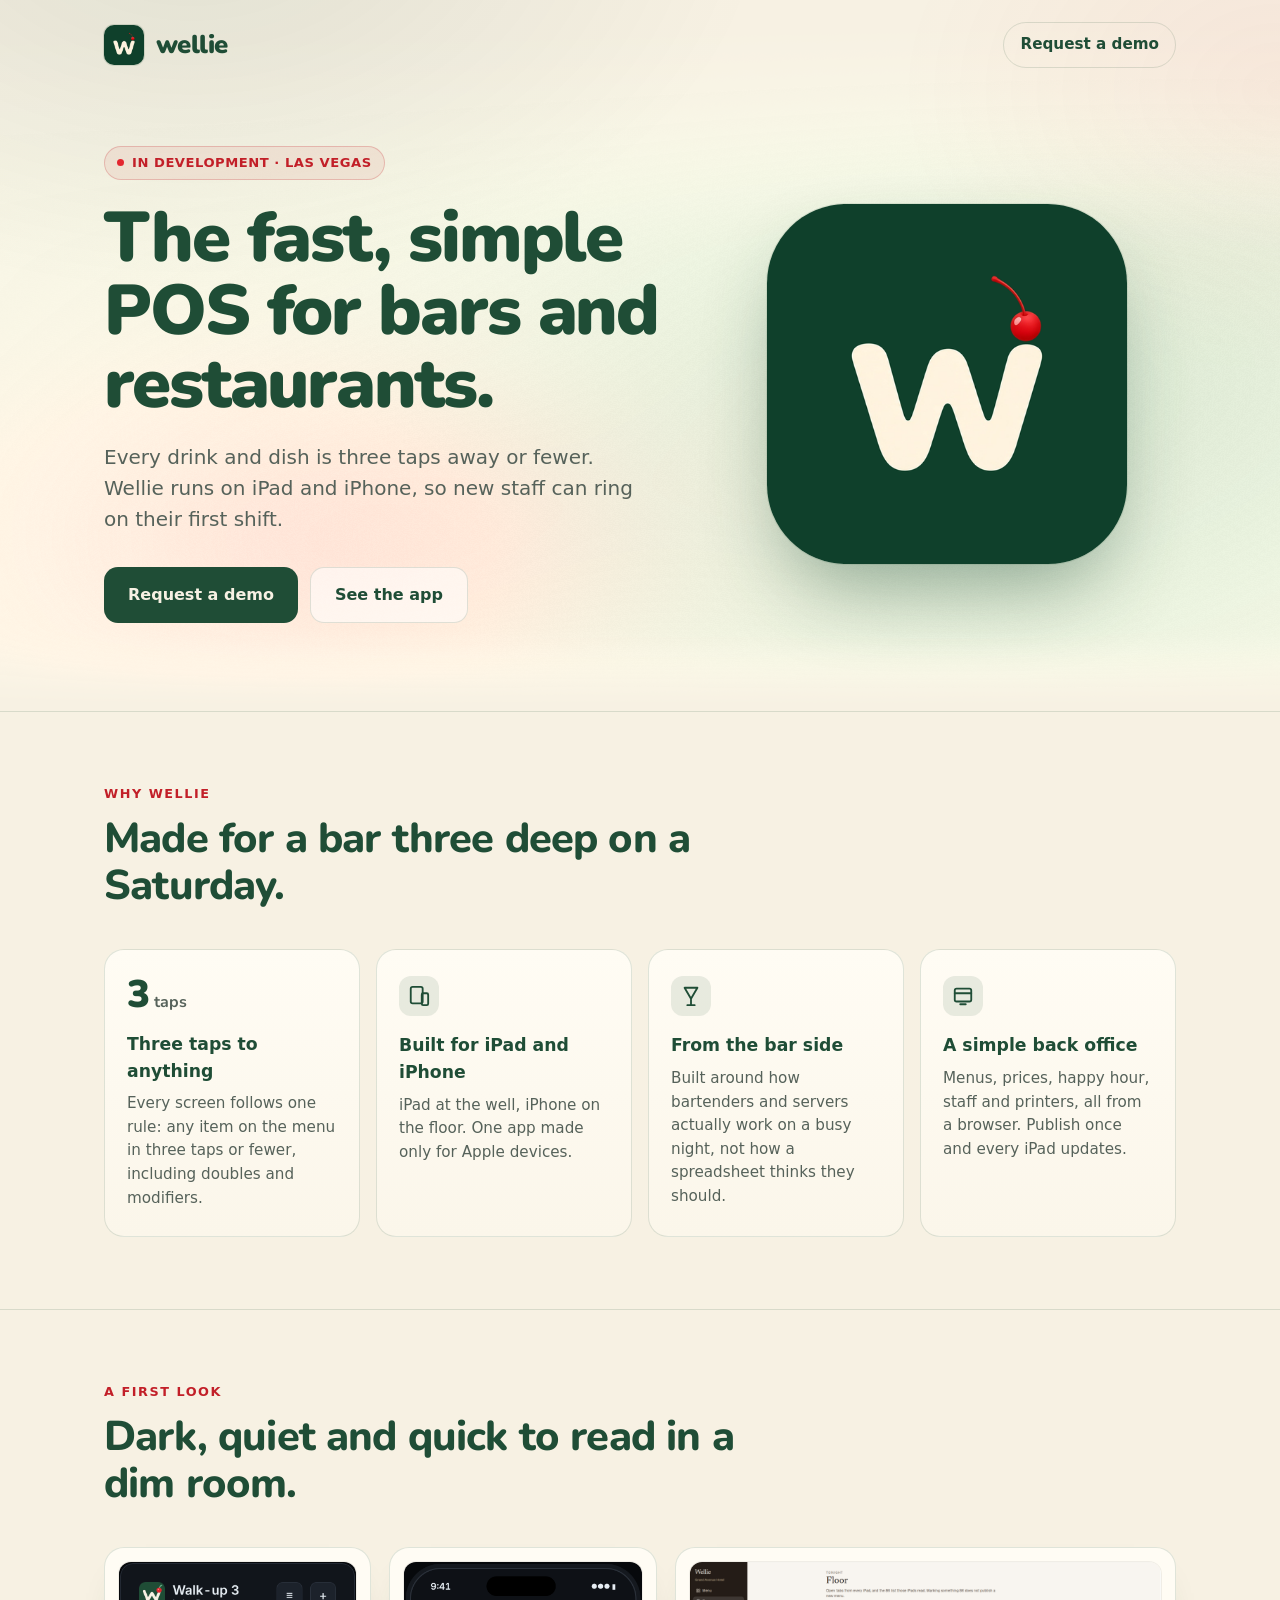
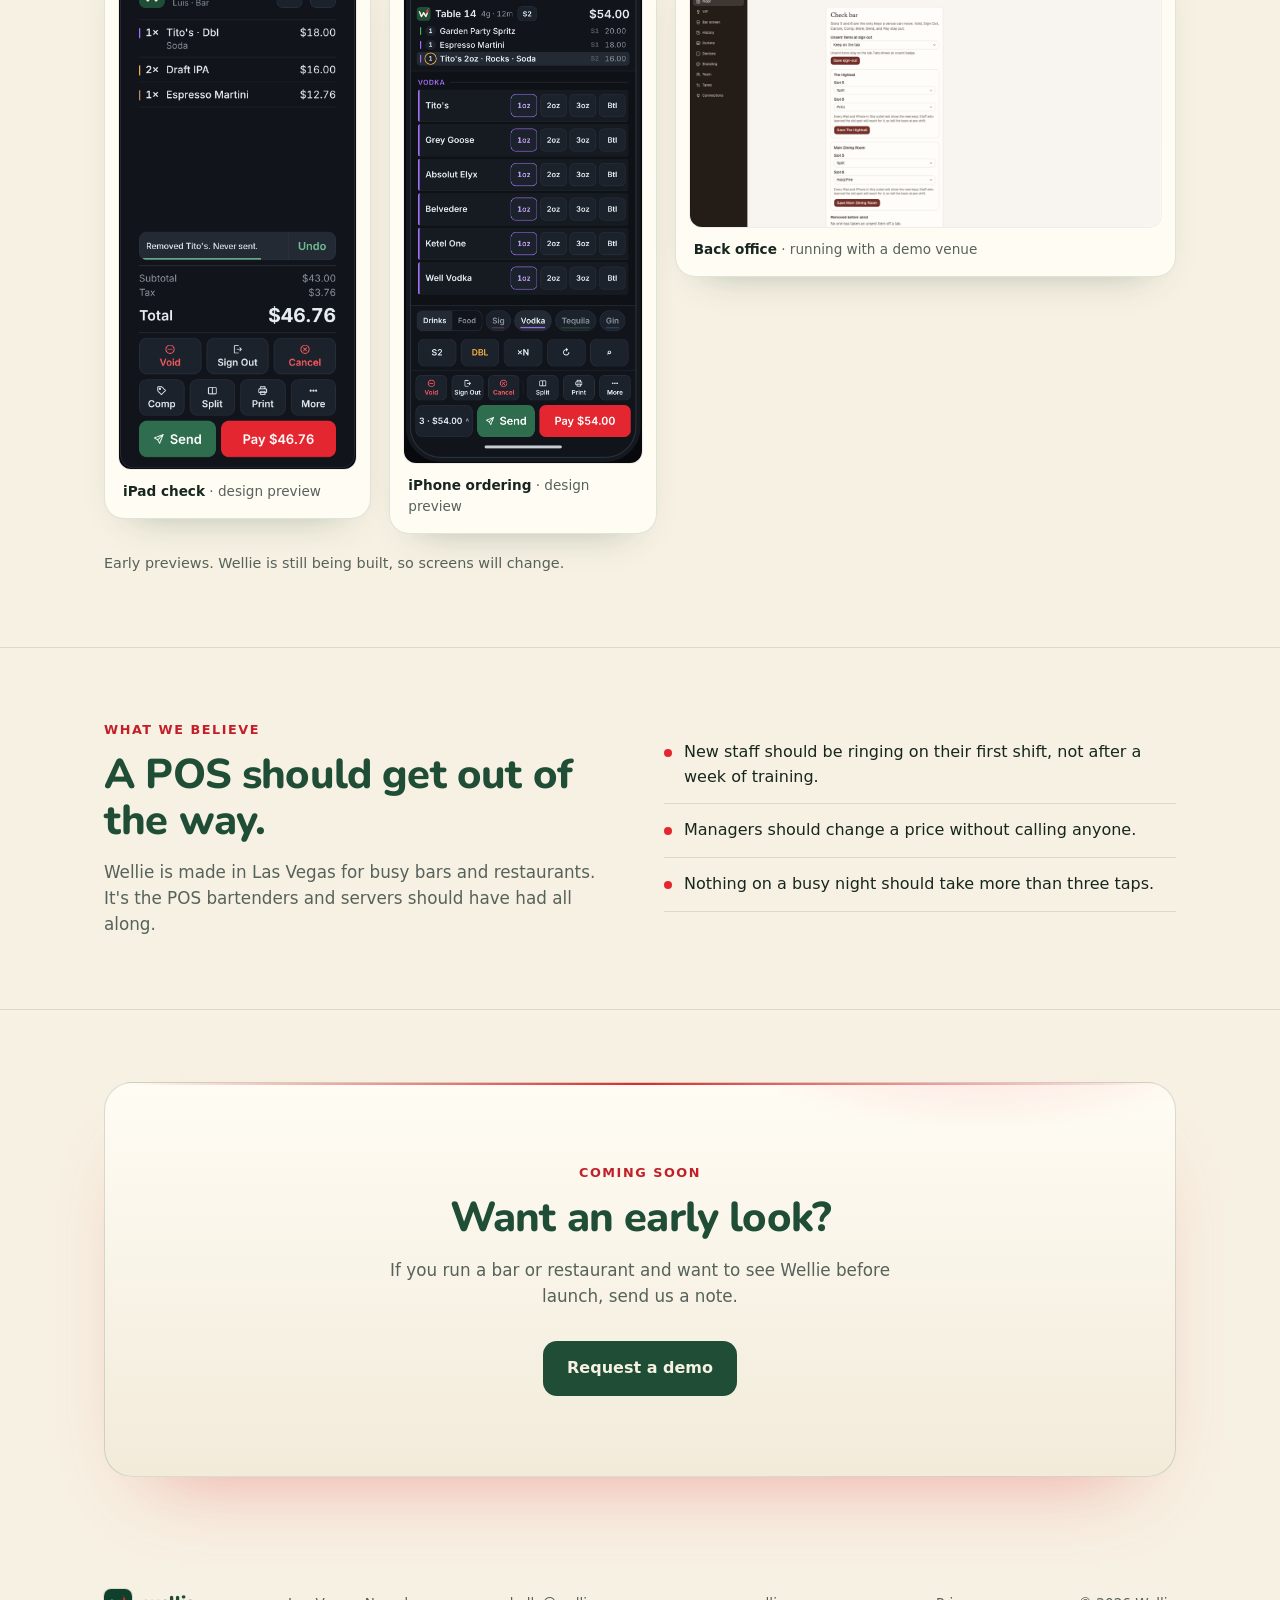
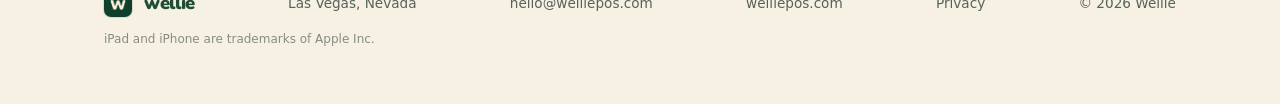
==== commit 23802710: "Add a cinematic hero wash, scroll reveal, and stronger demo panel The treatments are original. Paid " ====
--- a/index.html
+++ b/index.html
@@ -21,7 +21,9 @@
 
 </head>
 <body>
-<div class="wrap">
+<div class="hero-band">
+  <canvas id="wellie-shade" class="hero-shade" aria-hidden="true"></canvas>
+  <div class="wrap">
   <nav>
     <a class="brand" href="#top" aria-label="Wellie home"><img src="/assets/wellie-icon-512.png" width="512" height="512" alt=""><span>wellie</span></a>
     <a class="navlink" href="#demo">Request a demo</a>
@@ -39,6 +41,7 @@
     </div>
     <div class="hero-art"><img class="icon" src="/assets/wellie-icon-512.png" width="512" height="512" alt="Wellie app icon: a lowercase w with a cherry"></div>
   </header>
+  </div>
 </div>
 
 <section id="why">
@@ -124,6 +127,94 @@
 </div>
 <script>
 (function(){
+  var canvas=document.getElementById('wellie-shade');
+  if(!canvas)return;
+  var gl=canvas.getContext('webgl',{alpha:true,antialias:false,depth:false,stencil:false,powerPreference:'low-power',preserveDrawingBuffer:false});
+  if(!gl){canvas.dataset.mode='css';return}
+  function sh(type,src){
+    var s=gl.createShader(type);
+    gl.shaderSource(s,src);
+    gl.compileShader(s);
+    return gl.getShaderParameter(s,gl.COMPILE_STATUS)?s:null;
+  }
+  var vs=sh(gl.VERTEX_SHADER,'attribute vec2 p;void main(){gl_Position=vec4(p,0.0,1.0);}');
+  var fs=sh(gl.FRAGMENT_SHADER,[
+    'precision mediump float;',
+    'uniform vec2 uRes;uniform float uTime;uniform float uLight;',
+    'float h(vec2 p){return fract(sin(dot(p,vec2(127.1,311.7)))*43758.5453);}',
+    'void main(){',
+    'vec2 uv=gl_FragCoord.xy/uRes;',
+    'float t=uTime;',
+    'vec2 a=uv-vec2(0.78+sin(t*0.31)*0.04,0.46+cos(t*0.23)*0.04);',
+    'vec2 b=uv-vec2(0.18+cos(t*0.19)*0.03,0.22);',
+    'float wash=exp(-dot(a,a)*3.4);',
+    'float tide=0.5+0.5*sin(uv.x*4.0+t*0.45)*sin(uv.y*3.0-t*0.3);',
+    'float spark=exp(-dot(b,b)*14.0);',
+    'float grain=h(gl_FragCoord.xy+vec2(sin(t),cos(t*0.7))*8.0)-0.5;',
+    'vec3 bottle=vec3(0.122,0.302,0.212);',
+    'vec3 cherry=vec3(0.890,0.149,0.184);',
+    'vec3 col=mix(bottle,cherry,spark*0.65);',
+    'col+=grain*0.05;',
+    'float alpha=(wash*mix(0.72,0.34,uLight)+tide*0.08+spark*0.22);',
+    'alpha*=smoothstep(0.0,0.12,uv.y)*smoothstep(1.0,0.62,uv.y);',
+    'gl_FragColor=vec4(col,clamp(alpha,0.0,0.85));',
+    '}'
+  ].join(''));
+  if(!vs||!fs){canvas.dataset.mode='css';return}
+  var prog=gl.createProgram();
+  gl.attachShader(prog,vs);gl.attachShader(prog,fs);gl.linkProgram(prog);
+  if(!gl.getProgramParameter(prog,gl.LINK_STATUS)){canvas.dataset.mode='css';return}
+  gl.useProgram(prog);
+  var buf=gl.createBuffer();
+  gl.bindBuffer(gl.ARRAY_BUFFER,buf);
+  gl.bufferData(gl.ARRAY_BUFFER,new Float32Array([-1,-1,1,-1,-1,1,-1,1,1,-1,1,1]),gl.STATIC_DRAW);
+  var loc=gl.getAttribLocation(prog,'p');
+  gl.enableVertexAttribArray(loc);
+  gl.vertexAttribPointer(loc,2,gl.FLOAT,false,0,0);
+  gl.enable(gl.BLEND);
+  gl.blendFunc(gl.SRC_ALPHA,gl.ONE_MINUS_SRC_ALPHA);
+  var uRes=gl.getUniformLocation(prog,'uRes');
+  var uTime=gl.getUniformLocation(prog,'uTime');
+  var uLight=gl.getUniformLocation(prog,'uLight');
+  var reduce=matchMedia('(prefers-reduced-motion: reduce)');
+  var seen=true,running=false,last=0,raf=0;
+  function fit(){
+    var dpr=Math.min(window.devicePixelRatio||1,innerWidth<800?1:1.5);
+    var w=Math.max(1,Math.floor(canvas.clientWidth*dpr));
+    var h=Math.max(1,Math.floor(canvas.clientHeight*dpr));
+    if(canvas.width!==w||canvas.height!==h){canvas.width=w;canvas.height=h}
+    gl.viewport(0,0,canvas.width,canvas.height);
+  }
+  function frame(now){
+    raf=0;
+    var still=reduce.matches;
+    if(!still&&(!seen||document.hidden)){running=false;return}
+    if(!still&&now-last< (innerWidth<800?34:16)){raf=requestAnimationFrame(frame);return}
+    last=now;
+    fit();
+    var light=matchMedia('(prefers-color-scheme: light)').matches&&!document.documentElement.classList.contains('lights-down');
+    gl.uniform2f(uRes,canvas.width,canvas.height);
+    gl.uniform1f(uTime,still?0:(now||0)/1000);
+    gl.uniform1f(uLight,light?1:0);
+    gl.drawArrays(gl.TRIANGLES,0,6);
+    canvas.dataset.mode=still?'still':'live';
+    if(still){running=false;return}
+    running=true;
+    raf=requestAnimationFrame(frame);
+  }
+  function start(){if(raf||running)return;raf=requestAnimationFrame(frame)}
+  if('IntersectionObserver' in window){
+    new IntersectionObserver(function(entries){
+      seen=entries[0].isIntersecting;
+      if(seen)start();
+    },{threshold:0}).observe(canvas);
+  }
+  document.addEventListener('visibilitychange',function(){if(!document.hidden&&seen)start()});
+  if(reduce.addEventListener)reduce.addEventListener('change',start);
+  addEventListener('resize',function(){fit();start()});
+  start();
+})();
+(function(){
   var mq=window.matchMedia&&matchMedia('(prefers-color-scheme: light)');
   var look=document.getElementById('look'),root=document.documentElement;
   if(!mq||!look)return;
--- a/styles.css
+++ b/styles.css
@@ -66,7 +66,10 @@
 .brand span{font-family:var(--round);font-weight:900;font-size:1.6rem;letter-spacing:-.02em;color:var(--heading)}
 .navlink{font-size:.95rem;font-weight:600;color:var(--heading);text-decoration:none;padding:10px 16px;border:1px solid var(--line);border-radius:999px;transition:background .2s}
 .navlink:hover{background:var(--s2)}
-.hero{display:grid;grid-template-columns:minmax(0,1.1fr) minmax(0,.9fr);gap:56px;align-items:center;padding:56px 0 88px}
+.hero-band{position:relative;isolation:isolate}
+.hero-shade{position:absolute;inset:0;z-index:0;width:100%;height:100%;pointer-events:none;display:block}
+.hero-band .wrap{position:relative;z-index:1}
+.hero{position:relative;display:grid;grid-template-columns:minmax(0,1.1fr) minmax(0,.9fr);gap:56px;align-items:center;padding:56px 0 88px}
 .pill{display:inline-flex;align-items:center;gap:8px;font-size:.82rem;font-weight:600;letter-spacing:.04em;text-transform:uppercase;color:var(--accent);background:var(--pill-bg);border:1px solid var(--pill-line);padding:6px 12px;border-radius:999px}
 .pill i{width:7px;height:7px;border-radius:50%;background:var(--cherry);display:block}
 h1{font-family:var(--round);font-weight:900;font-size:clamp(2.6rem,6vw,4.4rem);line-height:1.04;letter-spacing:-.03em;color:var(--heading);margin:22px 0 20px}
@@ -102,7 +105,8 @@
 .story ul{list-style:none;margin-top:6px}
 .story li{display:flex;gap:12px;padding:14px 0;border-bottom:1px solid var(--line);color:var(--text)}
 .story li::before{content:"";flex:none;width:8px;height:8px;margin-top:9px;border-radius:50%;background:var(--cherry)}
-.demo{text-align:center;background:var(--demo-bg);border:1px solid var(--demo-line);border-radius:28px;padding:64px 24px}
+.demo{position:relative;overflow:hidden;text-align:center;background:radial-gradient(420px 180px at 82% -20%,rgba(227,38,47,.18),transparent 70%),var(--demo-bg);border:1px solid var(--demo-line);border-radius:28px;padding:80px 32px;box-shadow:0 40px 80px -48px rgba(227,38,47,.45)}
+.demo::before{content:"";position:absolute;left:24px;right:24px;top:0;height:2px;background:linear-gradient(90deg,transparent,var(--cherry),transparent)}
 .demo h2{margin:0 auto}
 .demo p{color:var(--muted);max-width:32rem;margin:16px auto 0;font-size:1.05rem}
 .demo .ctas{justify-content:center}
@@ -136,6 +140,12 @@
   .demo{padding:44px 20px}
 }
 @media (prefers-reduced-motion:reduce){html{scroll-behavior:auto}}
+@supports (animation-timeline: view()){
+  @media (prefers-reduced-motion: no-preference){
+    .card,.shots figure,.story li{animation:wellie-rise linear both;animation-timeline:view();animation-range:entry 0% cover 30%}
+  }
+}
+@keyframes wellie-rise{from{opacity:0;transform:translateY(22px)}to{opacity:1;transform:none}}
 
 .prose{max-width:40rem}
 .prose p,.prose li{color:var(--muted);font-size:1.05rem;margin-top:14px}
